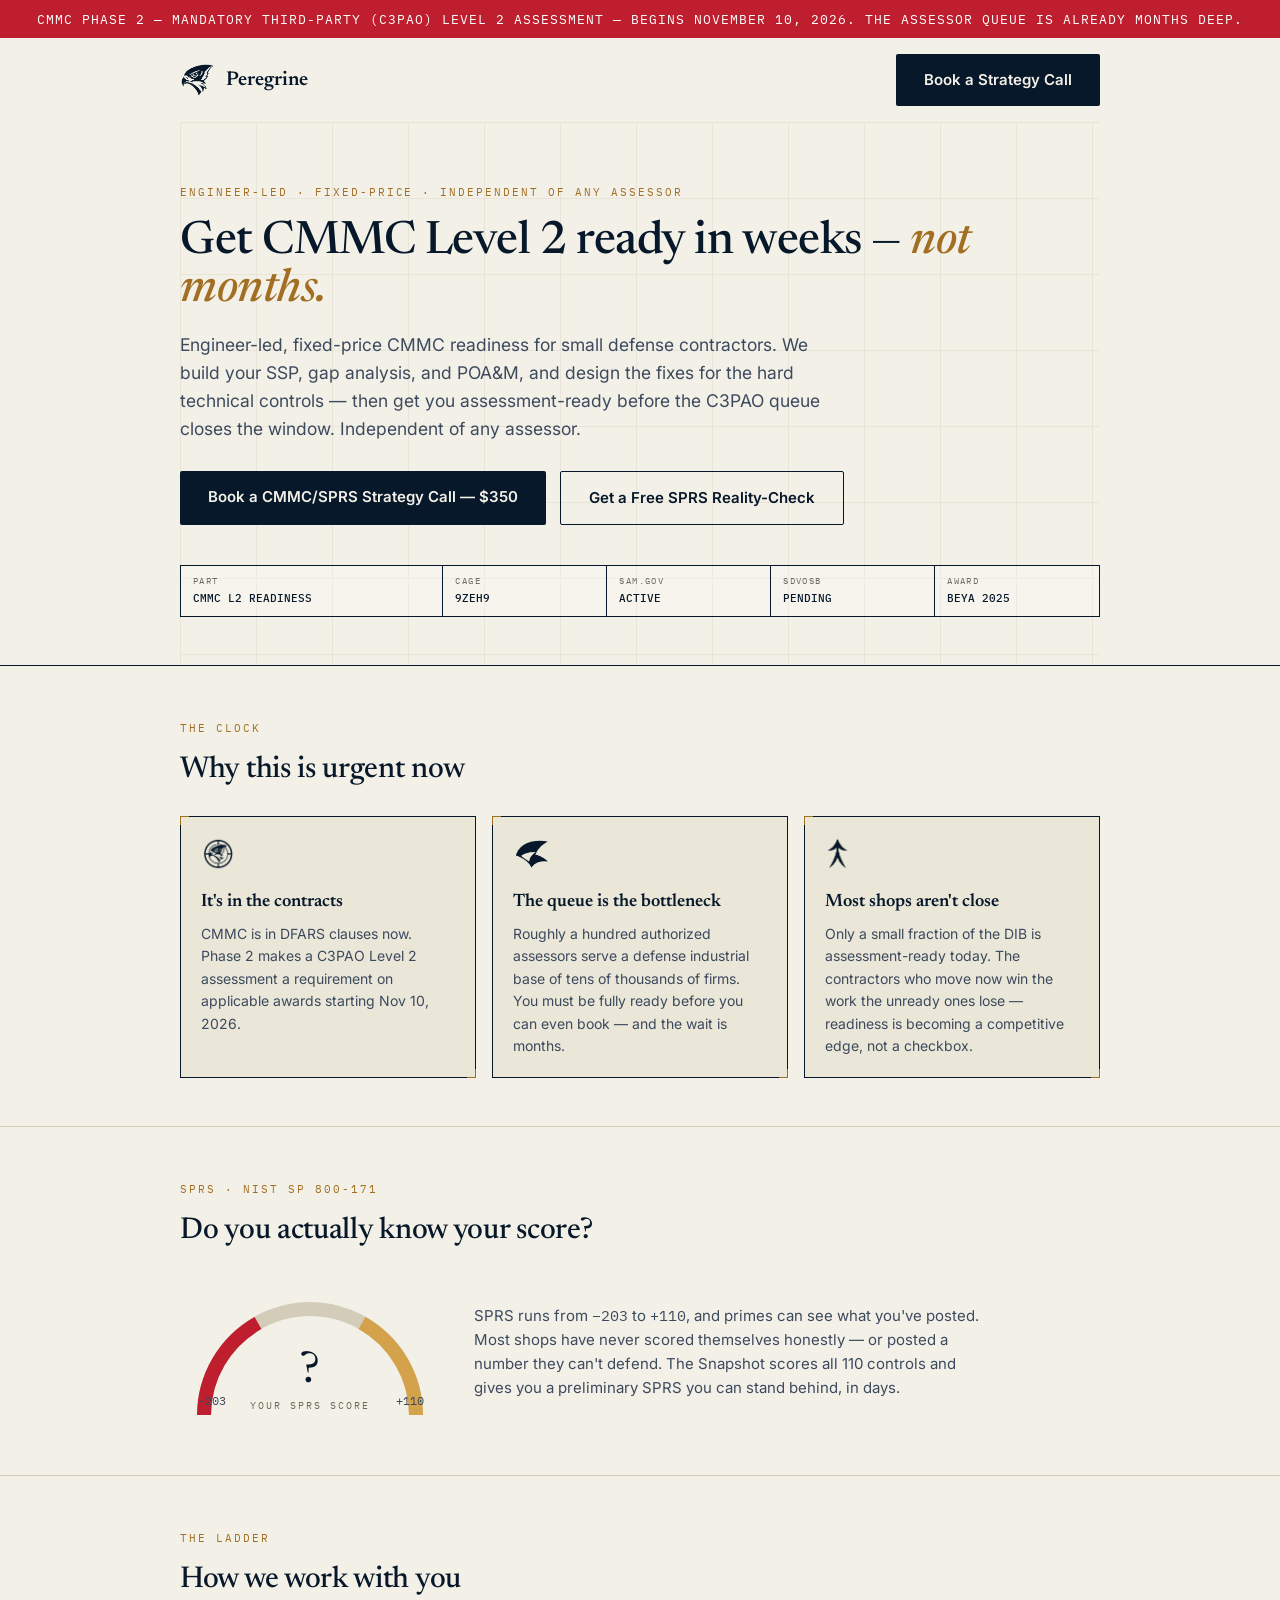
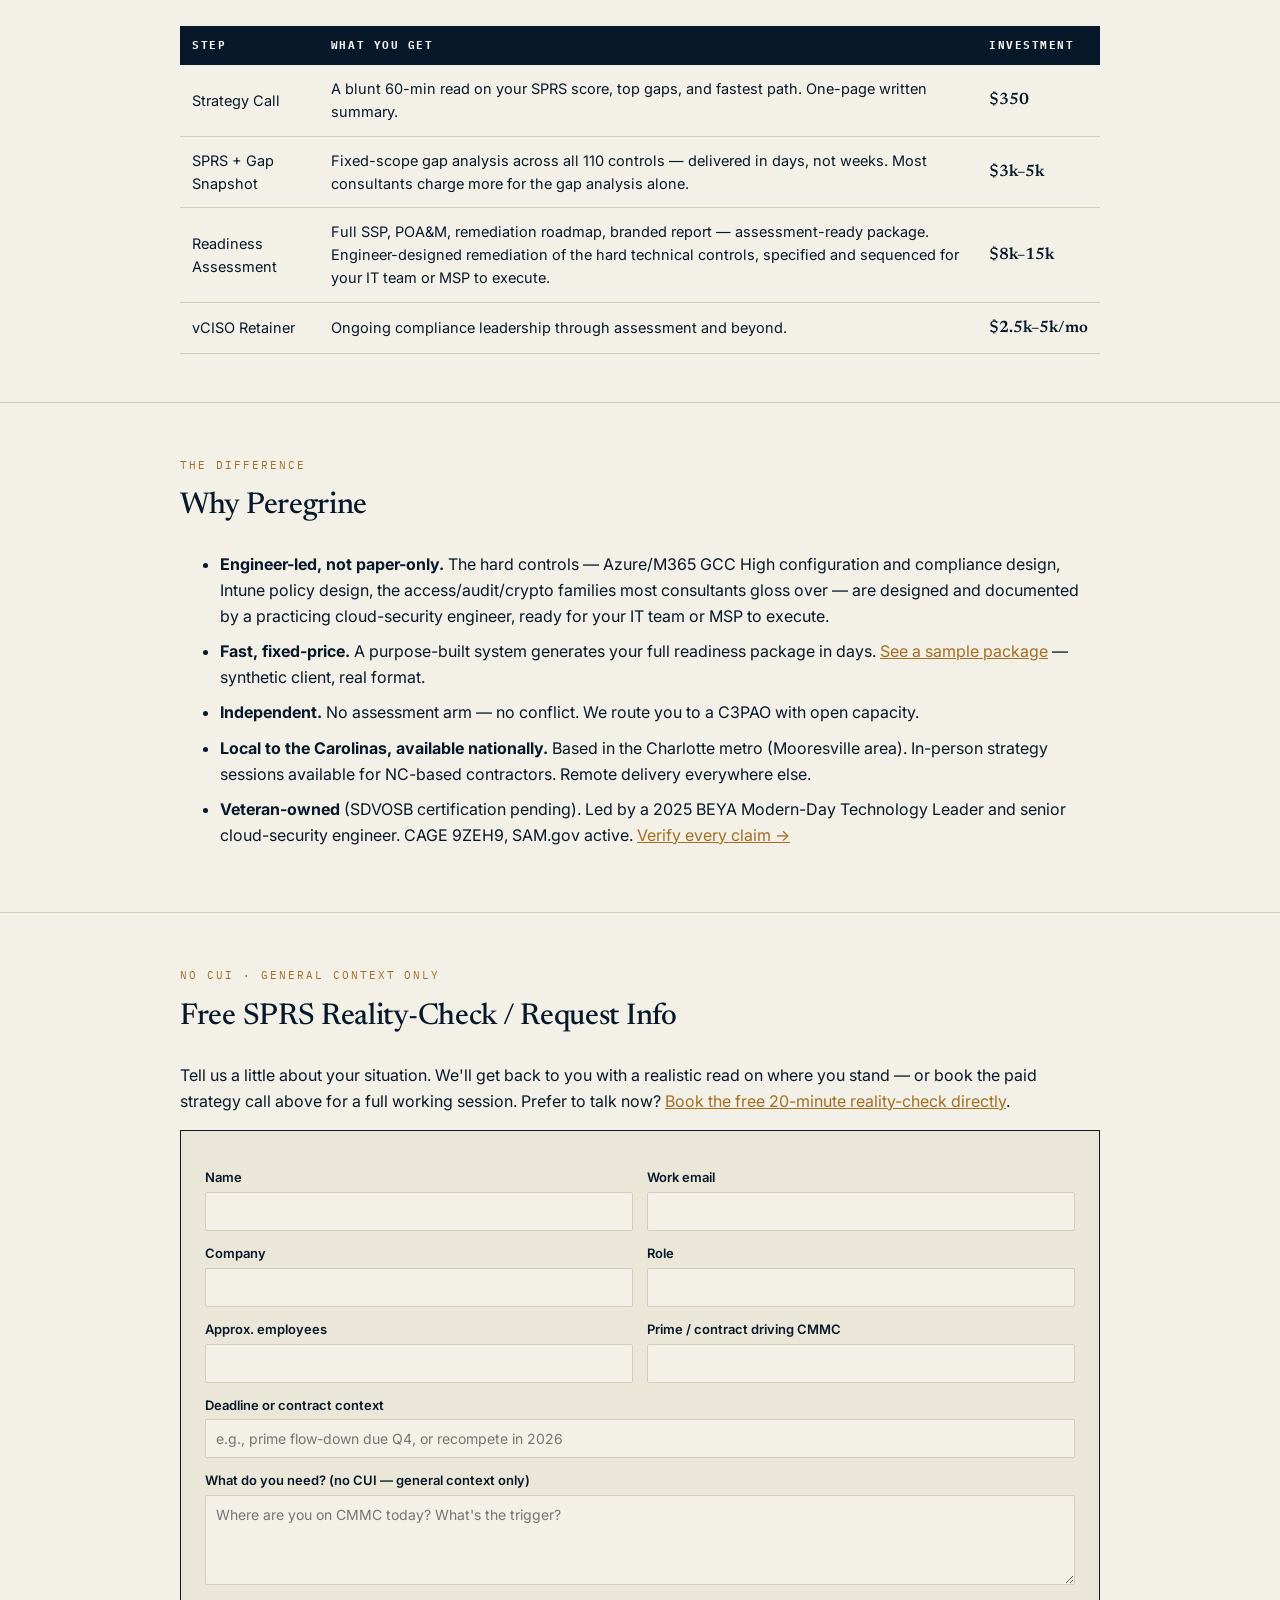
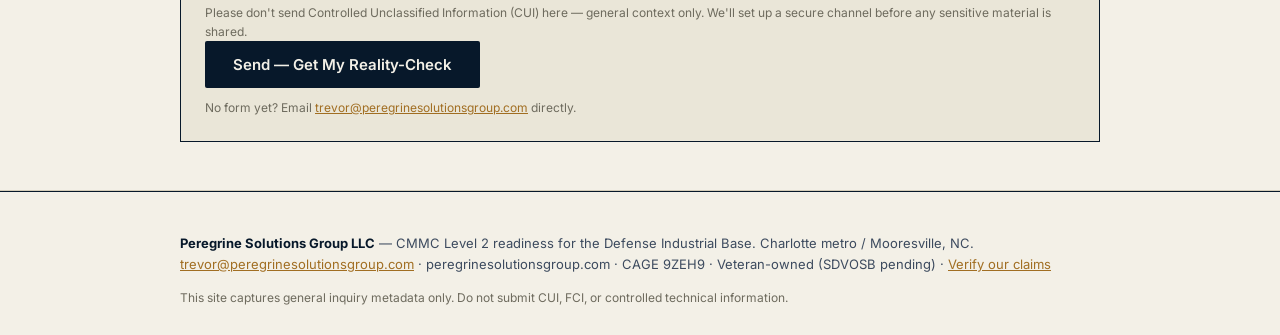
==== index.html @ 6bbac3d5 "Publish site 2026-07-06" ====
<!DOCTYPE html>
<html lang="en">
<head>
<meta charset="utf-8">
<meta name="viewport" content="width=device-width, initial-scale=1">
<title>Peregrine Solutions Group — CMMC Level 2 Readiness for Small Defense Contractors</title>
<meta name="description" content="Get assessment-ready for CMMC Level 2 in weeks, not months. Engineer-led, fixed-price, independent. Serving defense contractors in North Carolina, Charlotte metro, and nationally. Veteran-owned (SDVOSB pending).">
<link rel="icon" href="assets/favicon.ico" sizes="16x16 32x32 48x48">
<link rel="apple-touch-icon" href="assets/apple-touch-icon.png">
<meta property="og:title" content="Peregrine Solutions Group — CMMC Level 2 Readiness for Small Defense Contractors">
<meta property="og:description" content="Assessment-ready in weeks, not months. Engineer-led, fixed-price, independent. Charlotte metro / Mooresville NC, delivering nationally.">
<meta property="og:type" content="website">
<meta property="og:url" content="https://peregrinesolutionsgroup.com/">
<meta property="og:image" content="https://peregrinesolutionsgroup.com/assets/og.png">
<script type="application/ld+json">
{"@context":"https://schema.org","@type":"ProfessionalService",
 "name":"Peregrine Solutions Group LLC",
 "description":"CMMC Level 2 readiness advisory for small defense contractors — SSP, gap analysis, POA&M, remediation design.",
 "url":"https://peregrinesolutionsgroup.com","email":"trevor@peregrinesolutionsgroup.com",
 "areaServed":["Charlotte NC metro","Mooresville NC","United States"],
 "knowsAbout":["CMMC Level 2","NIST SP 800-171","SPRS","Defense Industrial Base compliance"]}
</script>
<script defer data-domain="peregrinesolutionsgroup.com" src="https://plausible.io/js/script.js"></script>
<link rel="preconnect" href="https://fonts.googleapis.com">
<link href="https://fonts.googleapis.com/css2?family=Newsreader:ital,opsz,wght@0,6..72,500;0,6..72,600;1,6..72,500&family=Inter:wght@400;500;600&family=IBM+Plex+Mono:wght@400;500&display=swap" rel="stylesheet">
<style>
  :root{
    --field:#F3F0E7; --panel:#EAE6D8; --rule:#D3CCB9; --hairline:#DDD7C7;
    --ink:#07182A; --ink2:#3C4A5E; --dim:#6E6B5E;
    --gold:#D4A24A; --bronze:#A16E22; --signal:#BE1E2D;
    --btnbg:#07182A; --btnfg:#F3F0E7;
  }
  @media (prefers-color-scheme: dark){
    :root{
      --field:#0B0D10; --panel:#14171C; --rule:#242A33; --hairline:#1B2027;
      --ink:#E9EBEE; --ink2:#B7BDC6; --dim:#8B94A1;
      --gold:#E8A33D; --bronze:#D4A24A;
      --btnbg:#E8A33D; --btnfg:#0B0D10;
    }
  }
  *{box-sizing:border-box} html{scroll-behavior:smooth}
  body{font-family:Inter,-apple-system,Segoe UI,Roboto,Arial,sans-serif;background:var(--field);color:var(--ink);margin:0;line-height:1.6}
  .wrap{max-width:960px;margin:0 auto;padding:0 20px}
  .mono{font-family:'IBM Plex Mono',monospace}
  .label{font-family:'IBM Plex Mono',monospace;font-size:11px;letter-spacing:.18em;text-transform:uppercase;color:var(--bronze)}
  h1,h2{font-family:Newsreader,Georgia,serif;font-weight:500;letter-spacing:-.01em}
  a.btn,button{display:inline-block;background:var(--btnbg);color:var(--btnfg);text-decoration:none;border:0;padding:14px 28px;border-radius:2px;font-size:15px;font-weight:600;font-family:Inter,sans-serif;cursor:pointer}
  a.btn.secondary{background:transparent;color:var(--ink);border:1px solid var(--ink)}
  .deadline{background:var(--signal);color:#fff;font-family:'IBM Plex Mono',monospace;font-size:12.5px;letter-spacing:.08em;text-align:center;padding:9px 14px;text-transform:uppercase}
  header{border-bottom:1.5px solid var(--ink)}
  nav{display:flex;justify-content:space-between;align-items:center;padding:16px 0}
  nav .brand{display:flex;align-items:center;gap:11px;font-family:Newsreader,Georgia,serif;font-weight:600;font-size:20px;color:var(--ink);text-decoration:none}
  nav .brand img{height:34px;width:auto}
  .mark-light{display:inline-block} .mark-dark{display:none}
  @media (prefers-color-scheme: dark){ .mark-light{display:none} .mark-dark{display:inline-block} }
  .hero{padding:56px 0 48px;position:relative;overflow:hidden}
  .hero:before{content:"";position:absolute;inset:0;background:
    linear-gradient(var(--hairline) 1px,transparent 1px) 0 0/100% 76px,
    linear-gradient(90deg,var(--hairline) 1px,transparent 1px) 0 0/76px 100%;opacity:.45;pointer-events:none}
  .hero>*{position:relative}
  .hero h1{font-size:46px;line-height:1.06;margin:14px 0 16px}
  .hero h1 em{font-style:italic;color:var(--bronze)}
  .hero p.lead{font-size:17.5px;color:var(--ink2);margin:0 0 28px;max-width:640px}
  .hero .cta{display:flex;gap:14px;flex-wrap:wrap}
  .tblock{border:1.5px solid var(--ink);display:grid;grid-template-columns:1.6fr 1fr 1fr 1fr 1fr;font-family:'IBM Plex Mono',monospace;font-size:11px;margin-top:40px;background:rgba(255,255,255,.25)}
  @media (prefers-color-scheme: dark){ .tblock{background:rgba(255,255,255,.03)} }
  .tblock>div{border-right:1px solid var(--ink);padding:8px 12px}
  .tblock>div:last-child{border-right:0}
  .tblock span{display:block;font-size:9px;letter-spacing:.16em;color:var(--dim);text-transform:uppercase;margin-bottom:2px}
  .tblock b{font-weight:500;color:var(--ink)}
  section{padding:48px 0;border-bottom:1px solid var(--rule)}
  h2{font-size:30px;margin:6px 0 22px}
  .grid{display:grid;grid-template-columns:1fr 1fr 1fr;gap:16px}
  @media(max-width:720px){.grid{grid-template-columns:1fr}.hero h1{font-size:32px}.tblock{grid-template-columns:1fr 1fr}}
  .card{background:var(--panel);border:1px solid var(--ink);position:relative;padding:20px}
  .card:before,.card:after{content:"";position:absolute;width:8px;height:8px;border-color:var(--bronze);border-style:solid}
  .card:before{top:-1px;left:-1px;border-width:1.5px 0 0 1.5px}
  .card:after{bottom:-1px;right:-1px;border-width:0 1.5px 1.5px 0}
  .card img{height:34px;width:auto;margin-bottom:10px}
  .card img.mark-dark{display:none}
  @media (prefers-color-scheme: dark){ .card img.mark-light{display:none} .card img.mark-dark{display:block} }
  .card h3{font-family:Newsreader,Georgia,serif;font-weight:600;color:var(--ink);margin:0 0 6px;font-size:18px}
  .card p{margin:0;font-size:14px;color:var(--ink2)}
  table{width:100%;border-collapse:collapse;font-size:14.5px}
  th{font-family:'IBM Plex Mono',monospace;font-size:11px;letter-spacing:.14em;text-transform:uppercase;background:var(--ink);color:var(--field);text-align:left;padding:11px 12px}
  td{text-align:left;padding:12px;border-bottom:1px solid var(--rule)}
  .price{font-family:Newsreader,Georgia,serif;font-weight:600;font-size:16.5px;color:var(--ink);white-space:nowrap}
  .why li{margin:10px 0}
  .why a{color:var(--bronze)}
  .dial{display:flex;gap:34px;align-items:center;flex-wrap:wrap}
  .dial svg{flex:0 0 auto}
  .dial p{max-width:520px;font-size:15px;color:var(--ink2)}
  form{background:var(--panel);border:1px solid var(--ink);padding:24px}
  .row{display:flex;gap:14px;flex-wrap:wrap}
  .row>div{flex:1;min-width:220px}
  label{display:block;font-weight:600;font-size:13px;margin:12px 0 4px}
  input,textarea,select{width:100%;padding:10px;border:1px solid var(--rule);border-radius:2px;font-size:14px;font-family:inherit;background:var(--field);color:var(--ink)}
  textarea{min-height:90px;resize:vertical}
  .notice{font-size:12px;color:var(--dim);margin:10px 0 0}
  footer{border-top:1.5px solid var(--ink);color:var(--ink2);font-size:13px;padding:28px 0}
  footer a{color:var(--bronze)}
  @media (prefers-reduced-motion: no-preference){
    .hero h1,.hero p.lead,.hero .cta,.tblock{animation:rise .5s ease-out both}
    .hero p.lead{animation-delay:.06s}.hero .cta{animation-delay:.12s}.tblock{animation-delay:.18s}
    @keyframes rise{from{opacity:0;transform:translateY(8px)}to{opacity:1;transform:none}}
  }
</style>
</head>
<body>
<div class="deadline">CMMC Phase 2 — mandatory third-party (C3PAO) Level 2 assessment — begins November 10, 2026<span id="dcount"></span>. The assessor queue is already months deep.</div>
<header>
  <div class="wrap">
    <nav>
      <a class="brand" href="/">
        <img class="mark-light" src="assets/marks/master_head.png" alt="Peregrine falcon mark">
        <img class="mark-dark" src="assets/marks/inverse_head.png" alt="Peregrine falcon mark">
        Peregrine
      </a>
      <a class="btn" href="https://cal.com/peregrine-solutions-group/60min">Book a Strategy Call</a>
    </nav>
    <div class="hero">
      <span class="label">Engineer-led · Fixed-price · Independent of any assessor</span>
      <h1>Get CMMC Level 2 ready in weeks — <em>not months.</em></h1>
      <p class="lead">Engineer-led, fixed-price CMMC readiness for small defense contractors. We build your SSP, gap analysis, and POA&amp;M, and design the fixes for the hard technical controls — then get you assessment-ready before the C3PAO queue closes the window. Independent of any assessor.</p>
      <div class="cta">
        <a class="btn" href="https://cal.com/peregrine-solutions-group/60min">Book a CMMC/SPRS Strategy Call — $350</a>
        <a class="btn secondary" href="#free-check">Get a Free SPRS Reality-Check</a>
      </div>
      <div class="tblock">
        <div><span>Part</span><b>CMMC L2 READINESS</b></div>
        <div><span>CAGE</span><b>9ZEH9</b></div>
        <div><span>SAM.gov</span><b>ACTIVE</b></div>
        <div><span>SDVOSB</span><b>PENDING</b></div>
        <div><span>Award</span><b>BEYA 2025</b></div>
      </div>
    </div>
  </div>
</header>

<section>
  <div class="wrap">
    <span class="label">The clock</span>
    <h2>Why this is urgent now</h2>
    <div class="grid">
      <div class="card"><img class="mark-light" src="assets/marks/icon_stamp.png" alt=""><img class="mark-dark" src="assets/marks/icon_stamp_gold.png" alt=""><h3>It's in the contracts</h3><p>CMMC is in DFARS clauses now. Phase 2 makes a C3PAO Level 2 assessment a requirement on applicable awards starting Nov 10, 2026.</p></div>
      <div class="card"><img class="mark-light" src="assets/marks/icon_hood.png" alt=""><img class="mark-dark" src="assets/marks/icon_hood_gold.png" alt=""><h3>The queue is the bottleneck</h3><p>Roughly a hundred authorized assessors serve a defense industrial base of tens of thousands of firms. You must be fully ready before you can even book — and the wait is months.</p></div>
      <div class="card"><img class="mark-light" src="assets/marks/icon_stoop.png" alt=""><img class="mark-dark" src="assets/marks/icon_stoop_gold.png" alt=""><h3>Most shops aren't close</h3><p>Only a small fraction of the DIB is assessment-ready today. The contractors who move now win the work the unready ones lose — readiness is becoming a competitive edge, not a checkbox.</p></div>
    </div>
  </div>
</section>

<section>
  <div class="wrap">
    <span class="label">SPRS · NIST SP 800-171</span>
    <h2>Do you actually know your score?</h2>
    <div class="dial">
      <svg width="260" height="150" viewBox="0 0 260 150" aria-label="SPRS score range dial, minus 203 to plus 110">
        <path d="M 24 138 A 106 106 0 0 1 236 138" fill="none" stroke="var(--rule)" stroke-width="14"/>
        <path d="M 24 138 A 106 106 0 0 1 78 46" fill="none" stroke="var(--signal)" stroke-width="14"/>
        <path d="M 182 46 A 106 106 0 0 1 236 138" fill="none" stroke="var(--gold)" stroke-width="14"/>
        <text x="18" y="128" font-family="IBM Plex Mono" font-size="12" fill="var(--ink2)">-203</text>
        <text x="216" y="128" font-family="IBM Plex Mono" font-size="12" fill="var(--ink2)">+110</text>
        <text x="130" y="105" font-family="Newsreader, Georgia" font-size="44" text-anchor="middle" fill="var(--ink)">?</text>
        <text x="130" y="132" font-family="IBM Plex Mono" font-size="10" letter-spacing="2" text-anchor="middle" fill="var(--dim)">YOUR SPRS SCORE</text>
      </svg>
      <p>SPRS runs from <span class="mono">−203</span> to <span class="mono">+110</span>, and primes can see what you've posted. Most shops have never scored themselves honestly — or posted a number they can't defend. The Snapshot scores all 110 controls and gives you a preliminary SPRS you can stand behind, in days.</p>
    </div>
  </div>
</section>

<section>
  <div class="wrap">
    <span class="label">The ladder</span>
    <h2>How we work with you</h2>
    <table>
      <tr><th>Step</th><th>What you get</th><th>Investment</th></tr>
      <tr><td>Strategy Call</td><td>A blunt 60-min read on your SPRS score, top gaps, and fastest path. One-page written summary.</td><td class="price">$350</td></tr>
      <tr><td>SPRS + Gap Snapshot</td><td>Fixed-scope gap analysis across all 110 controls — delivered in days, not weeks. Most consultants charge more for the gap analysis alone.</td><td class="price">$3k–5k</td></tr>
      <tr><td>Readiness Assessment</td><td>Full SSP, POA&amp;M, remediation roadmap, branded report — assessment-ready package. Engineer-designed remediation of the hard technical controls, specified and sequenced for your IT team or MSP to execute.</td><td class="price">$8k–15k</td></tr>
      <tr><td>vCISO Retainer</td><td>Ongoing compliance leadership through assessment and beyond.</td><td class="price">$2.5k–5k/mo</td></tr>
    </table>
  </div>
</section>

<section>
  <div class="wrap">
    <span class="label">The difference</span>
    <h2>Why Peregrine</h2>
    <ul class="why">
      <li><b>Engineer-led, not paper-only.</b> The hard controls — Azure/M365 GCC High configuration and compliance design, Intune policy design, the access/audit/crypto families most consultants gloss over — are designed and documented by a practicing cloud-security engineer, ready for your IT team or MSP to execute.</li>
      <li><b>Fast, fixed-price.</b> A purpose-built system generates your full readiness package in days. <a href="assets/Vantage_Readiness_Report_SAMPLE.pdf">See a sample package</a> — synthetic client, real format.</li>
      <li><b>Independent.</b> No assessment arm — no conflict. We route you to a C3PAO with open capacity.</li>
      <li><b>Local to the Carolinas, available nationally.</b> Based in the Charlotte metro (Mooresville area). In-person strategy sessions available for NC-based contractors. Remote delivery everywhere else.</li>
      <li><b>Veteran-owned</b> (SDVOSB certification pending). Led by a 2025 BEYA Modern-Day Technology Leader and senior cloud-security engineer. CAGE 9ZEH9, SAM.gov active. <a href="verify/">Verify every claim →</a></li>
    </ul>
  </div>
</section>

<section id="free-check">
  <div class="wrap">
    <span class="label">No CUI · General context only</span>
    <h2>Free SPRS Reality-Check / Request Info</h2>
    <p>Tell us a little about your situation. We'll get back to you with a realistic read on where you stand — or book the paid strategy call above for a full working session. Prefer to talk now? <a href="https://cal.com/peregrine-solutions-group/20min" style="color:var(--bronze)">Book the free 20-minute reality-check directly</a>.</p>
    <form action="https://formspree.io/f/mqevwlpq" method="POST">
      <input type="hidden" name="_next" value="https://peregrinesolutionsgroup.com?thanks=1">
      <input type="hidden" name="_subject" value="New CMMC inquiry — Peregrine">
      <input type="hidden" name="_replyto" value="email">
      <div class="row">
        <div><label>Name</label><input type="text" name="name" required></div>
        <div><label>Work email</label><input type="email" name="email" required></div>
      </div>
      <div class="row">
        <div><label>Company</label><input type="text" name="company" required></div>
        <div><label>Role</label><input type="text" name="role"></div>
      </div>
      <div class="row">
        <div><label>Approx. employees</label><input type="text" name="employees"></div>
        <div><label>Prime / contract driving CMMC</label><input type="text" name="prime"></div>
      </div>
      <label>Deadline or contract context</label>
      <input type="text" name="deadline" placeholder="e.g., prime flow-down due Q4, or recompete in 2026">
      <label>What do you need? (no CUI — general context only)</label>
      <textarea name="message" placeholder="Where are you on CMMC today? What's the trigger?"></textarea>
      <p class="notice">Please don't send Controlled Unclassified Information (CUI) here — general context only. We'll set up a secure channel before any sensitive material is shared.</p>
      <button type="submit">Send — Get My Reality-Check</button>
      <p class="notice">No form yet? Email <a href="mailto:trevor@peregrinesolutionsgroup.com" style="color:var(--bronze)">trevor@peregrinesolutionsgroup.com</a> directly.</p>
    </form>
  </div>
</section>

<footer>
  <div class="wrap">
    <p><b style="color:var(--ink)">Peregrine Solutions Group LLC</b> — CMMC Level 2 readiness for the Defense Industrial Base. Charlotte metro / Mooresville, NC.<br>
    <a href="mailto:trevor@peregrinesolutionsgroup.com">trevor@peregrinesolutionsgroup.com</a> · peregrinesolutionsgroup.com · CAGE 9ZEH9 · Veteran-owned (SDVOSB pending) · <a href="verify/">Verify our claims</a></p>
    <p class="notice">This site captures general inquiry metadata only. Do not submit CUI, FCI, or controlled technical information.</p>
  </div>
</footer>

<script>
  (function(){
    var el = document.getElementById('dcount');
    if (!el) return;
    var days = Math.ceil((new Date('2026-11-10T00:00:00-05:00') - Date.now()) / 86400000);
    if (days > 0) el.textContent = ' — ' + days + ' days out';
  })();
</script>
</body>
</html>
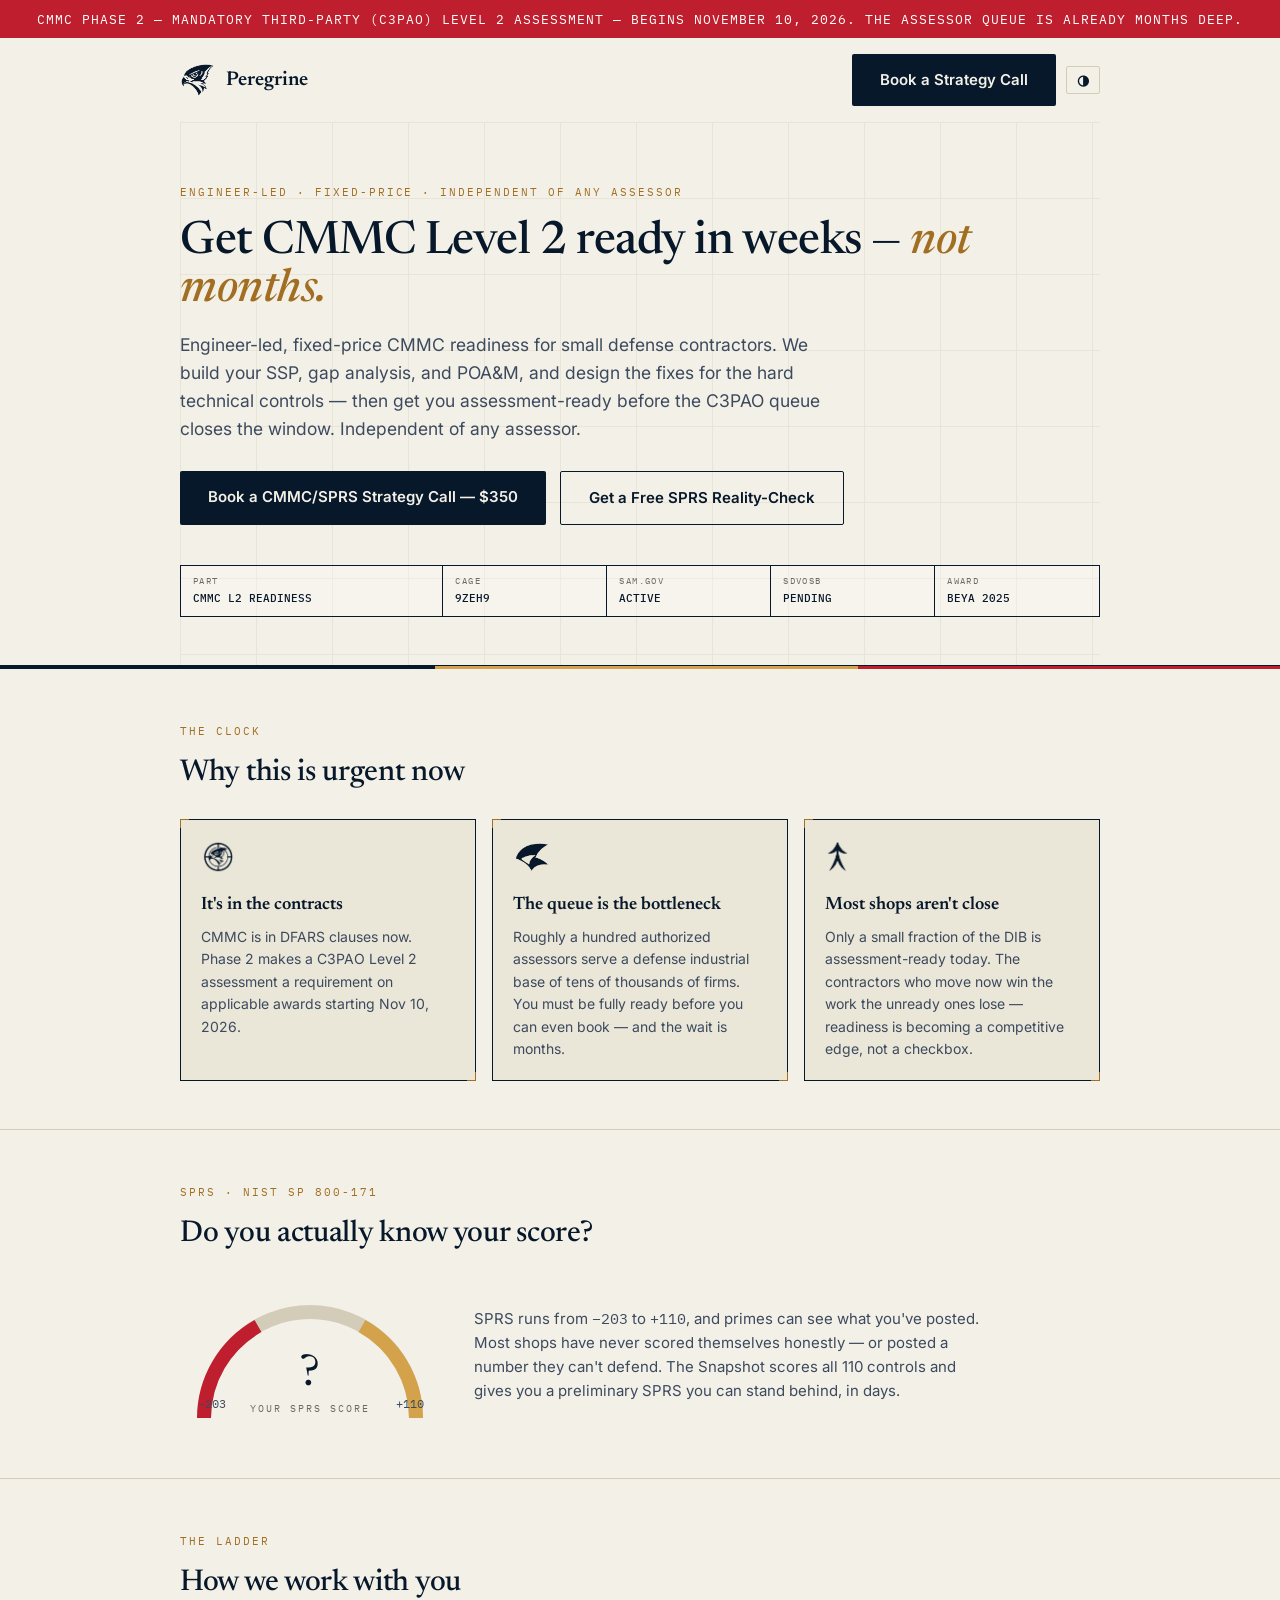
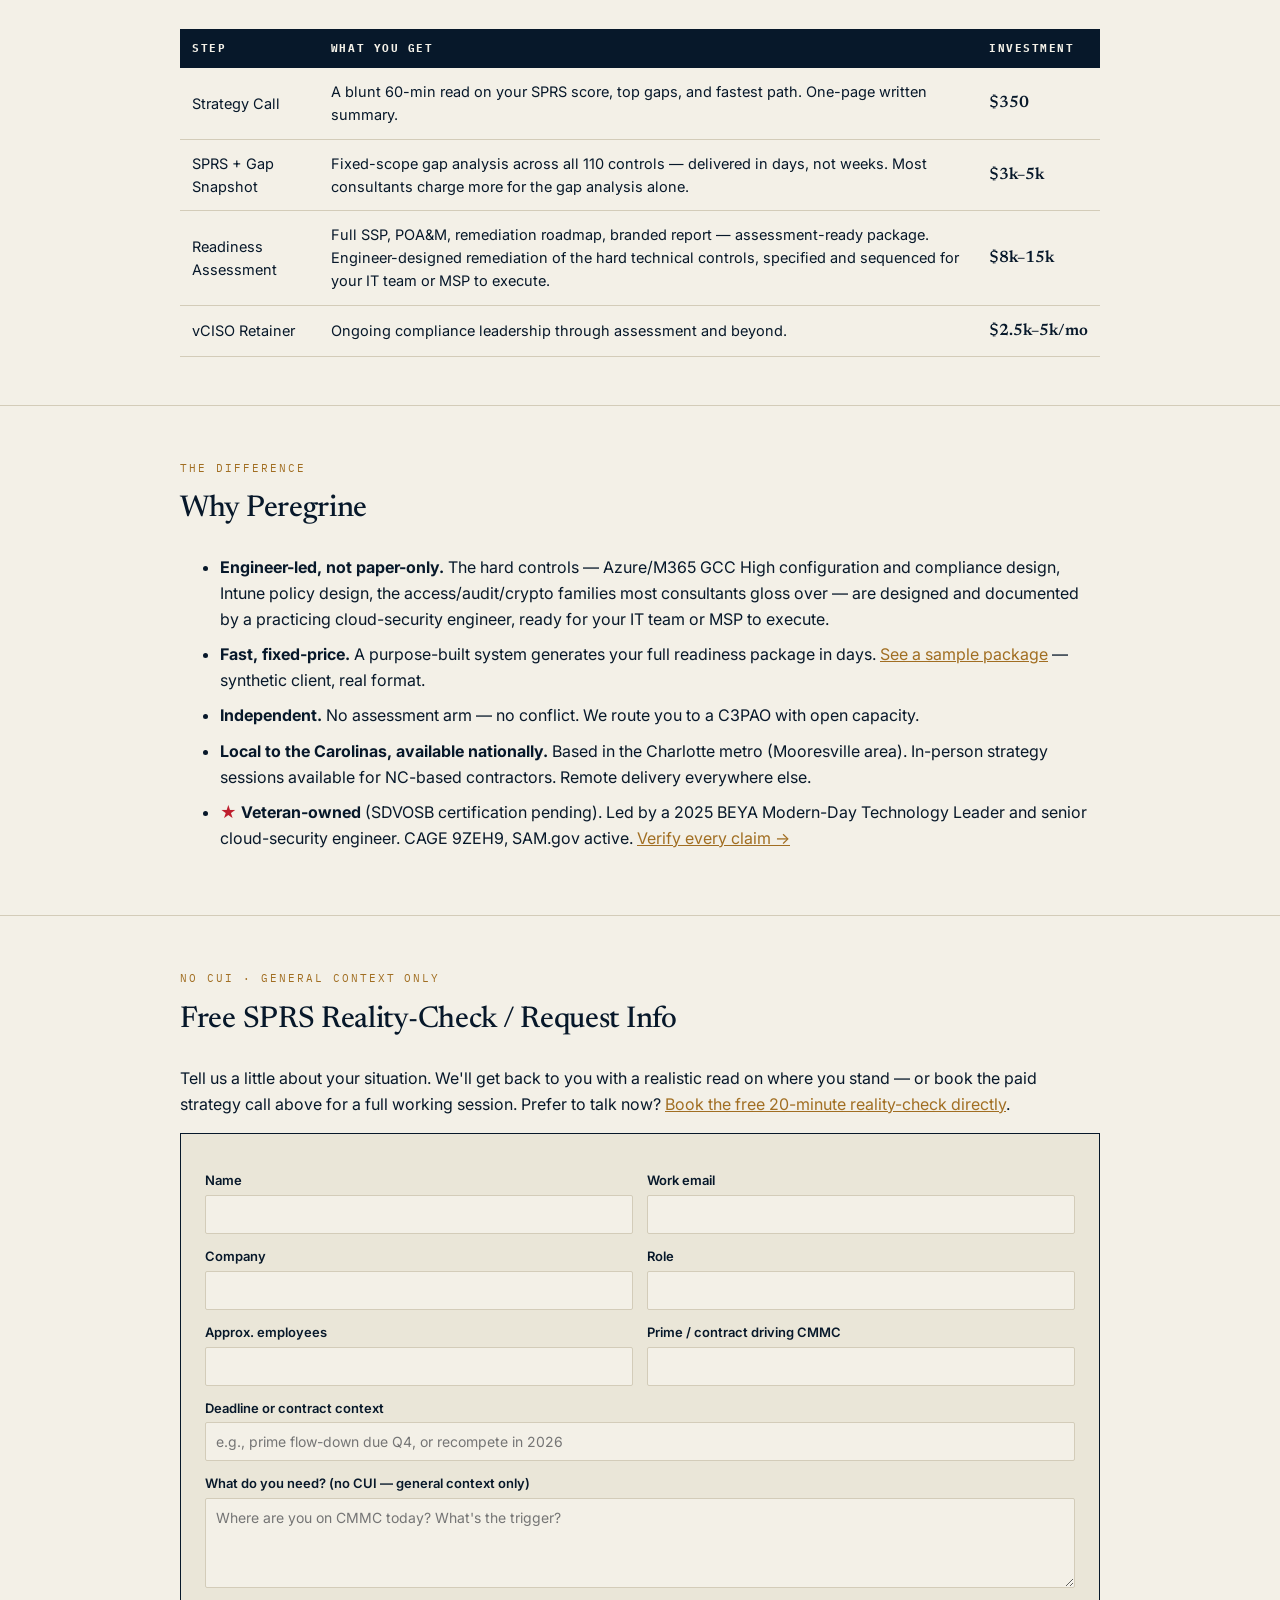
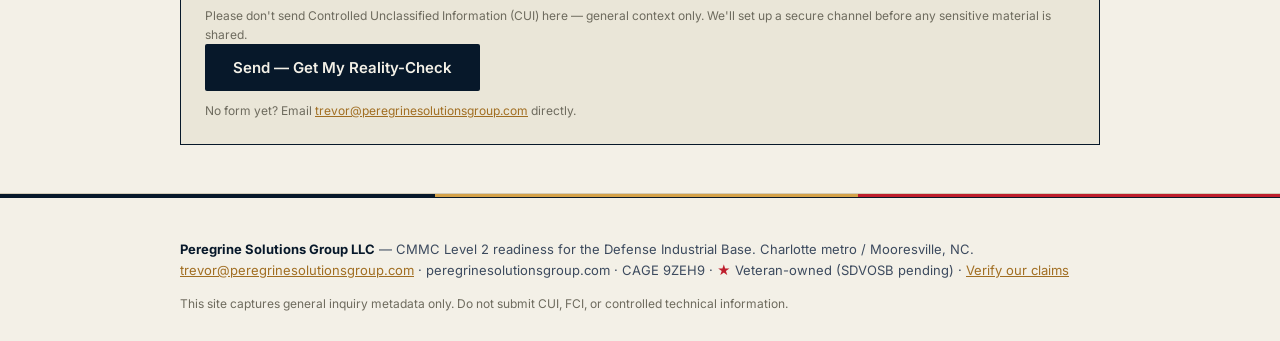
==== commit f5208360: "Publish site 2026-07-06" ====
--- a/index.html
+++ b/index.html
@@ -30,13 +30,12 @@
     --gold:#D4A24A; --bronze:#A16E22; --signal:#BE1E2D;
     --btnbg:#07182A; --btnfg:#F3F0E7;
   }
-  @media (prefers-color-scheme: dark){
-    :root{
-      --field:#0B0D10; --panel:#14171C; --rule:#242A33; --hairline:#1B2027;
-      --ink:#E9EBEE; --ink2:#B7BDC6; --dim:#8B94A1;
-      --gold:#E8A33D; --bronze:#D4A24A;
-      --btnbg:#E8A33D; --btnfg:#0B0D10;
-    }
+  /* Light is the DEFAULT (Trevor 2026-07-06); dark is opt-in via the nav toggle only */
+  html[data-theme="dark"]{
+    --field:#0B0D10; --panel:#14171C; --rule:#242A33; --hairline:#1B2027;
+    --ink:#E9EBEE; --ink2:#B7BDC6; --dim:#8B94A1;
+    --gold:#E8A33D; --bronze:#D4A24A;
+    --btnbg:#E8A33D; --btnfg:#0B0D10;
   }
   *{box-sizing:border-box} html{scroll-behavior:smooth}
   body{font-family:Inter,-apple-system,Segoe UI,Roboto,Arial,sans-serif;background:var(--field);color:var(--ink);margin:0;line-height:1.6}
@@ -52,7 +51,11 @@
   nav .brand{display:flex;align-items:center;gap:11px;font-family:Newsreader,Georgia,serif;font-weight:600;font-size:20px;color:var(--ink);text-decoration:none}
   nav .brand img{height:34px;width:auto}
   .mark-light{display:inline-block} .mark-dark{display:none}
-  @media (prefers-color-scheme: dark){ .mark-light{display:none} .mark-dark{display:inline-block} }
+  html[data-theme="dark"] .mark-light{display:none} html[data-theme="dark"] .mark-dark{display:inline-block}
+  .theme-toggle{background:transparent;border:1px solid var(--rule);color:var(--ink);padding:6px 10px;font-size:14px;border-radius:2px;cursor:pointer;line-height:1}
+  .navright{display:flex;align-items:center;gap:10px}
+  .tricolor{height:3px;background:linear-gradient(90deg,var(--ink) 0 34%,var(--gold) 34% 67%,var(--signal) 67% 100%)}
+  .vstar{color:var(--signal)}
   .hero{padding:56px 0 48px;position:relative;overflow:hidden}
   .hero:before{content:"";position:absolute;inset:0;background:
     linear-gradient(var(--hairline) 1px,transparent 1px) 0 0/100% 76px,
@@ -63,7 +66,7 @@
   .hero p.lead{font-size:17.5px;color:var(--ink2);margin:0 0 28px;max-width:640px}
   .hero .cta{display:flex;gap:14px;flex-wrap:wrap}
   .tblock{border:1.5px solid var(--ink);display:grid;grid-template-columns:1.6fr 1fr 1fr 1fr 1fr;font-family:'IBM Plex Mono',monospace;font-size:11px;margin-top:40px;background:rgba(255,255,255,.25)}
-  @media (prefers-color-scheme: dark){ .tblock{background:rgba(255,255,255,.03)} }
+  html[data-theme="dark"] .tblock{background:rgba(255,255,255,.03)}
   .tblock>div{border-right:1px solid var(--ink);padding:8px 12px}
   .tblock>div:last-child{border-right:0}
   .tblock span{display:block;font-size:9px;letter-spacing:.16em;color:var(--dim);text-transform:uppercase;margin-bottom:2px}
@@ -78,7 +81,7 @@
   .card:after{bottom:-1px;right:-1px;border-width:0 1.5px 1.5px 0}
   .card img{height:34px;width:auto;margin-bottom:10px}
   .card img.mark-dark{display:none}
-  @media (prefers-color-scheme: dark){ .card img.mark-light{display:none} .card img.mark-dark{display:block} }
+  html[data-theme="dark"] .card img.mark-light{display:none} html[data-theme="dark"] .card img.mark-dark{display:block}
   .card h3{font-family:Newsreader,Georgia,serif;font-weight:600;color:var(--ink);margin:0 0 6px;font-size:18px}
   .card p{margin:0;font-size:14px;color:var(--ink2)}
   table{width:100%;border-collapse:collapse;font-size:14.5px}
@@ -116,7 +119,10 @@
         <img class="mark-dark" src="assets/marks/inverse_head.png" alt="Peregrine falcon mark">
         Peregrine
       </a>
-      <a class="btn" href="https://cal.com/peregrine-solutions-group/60min">Book a Strategy Call</a>
+      <div class="navright">
+        <a class="btn" href="https://cal.com/peregrine-solutions-group/60min">Book a Strategy Call</a>
+        <button id="themeToggle" class="theme-toggle" aria-label="Toggle dark mode" title="Toggle dark mode">&#9681;</button>
+      </div>
     </nav>
     <div class="hero">
       <span class="label">Engineer-led · Fixed-price · Independent of any assessor</span>
@@ -136,6 +142,7 @@
     </div>
   </div>
 </header>
+<div class="tricolor" aria-hidden="true"></div>
 
 <section>
   <div class="wrap">
@@ -191,7 +198,7 @@
       <li><b>Fast, fixed-price.</b> A purpose-built system generates your full readiness package in days. <a href="assets/Vantage_Readiness_Report_SAMPLE.pdf">See a sample package</a> — synthetic client, real format.</li>
       <li><b>Independent.</b> No assessment arm — no conflict. We route you to a C3PAO with open capacity.</li>
       <li><b>Local to the Carolinas, available nationally.</b> Based in the Charlotte metro (Mooresville area). In-person strategy sessions available for NC-based contractors. Remote delivery everywhere else.</li>
-      <li><b>Veteran-owned</b> (SDVOSB certification pending). Led by a 2025 BEYA Modern-Day Technology Leader and senior cloud-security engineer. CAGE 9ZEH9, SAM.gov active. <a href="verify/">Verify every claim →</a></li>
+      <li><span class="vstar" aria-hidden="true">&#9733;</span> <b>Veteran-owned</b> (SDVOSB certification pending). Led by a 2025 BEYA Modern-Day Technology Leader and senior cloud-security engineer. CAGE 9ZEH9, SAM.gov active. <a href="verify/">Verify every claim →</a></li>
     </ul>
   </div>
 </section>
@@ -228,10 +235,11 @@
   </div>
 </section>
 
+<div class="tricolor" aria-hidden="true"></div>
 <footer>
   <div class="wrap">
     <p><b style="color:var(--ink)">Peregrine Solutions Group LLC</b> — CMMC Level 2 readiness for the Defense Industrial Base. Charlotte metro / Mooresville, NC.<br>
-    <a href="mailto:trevor@peregrinesolutionsgroup.com">trevor@peregrinesolutionsgroup.com</a> · peregrinesolutionsgroup.com · CAGE 9ZEH9 · Veteran-owned (SDVOSB pending) · <a href="verify/">Verify our claims</a></p>
+    <a href="mailto:trevor@peregrinesolutionsgroup.com">trevor@peregrinesolutionsgroup.com</a> · peregrinesolutionsgroup.com · CAGE 9ZEH9 · <span class="vstar" aria-hidden="true">&#9733;</span> Veteran-owned (SDVOSB pending) · <a href="verify/">Verify our claims</a></p>
     <p class="notice">This site captures general inquiry metadata only. Do not submit CUI, FCI, or controlled technical information.</p>
   </div>
 </footer>
@@ -244,5 +252,19 @@
     if (days > 0) el.textContent = ' — ' + days + ' days out';
   })();
 </script>
+<script>
+(function(){
+  if(localStorage.getItem('peregrine-theme')==='dark')
+    document.documentElement.setAttribute('data-theme','dark');
+  document.addEventListener('DOMContentLoaded',function(){
+    var b=document.getElementById('themeToggle'); if(!b) return;
+    b.addEventListener('click',function(){
+      var d=document.documentElement.getAttribute('data-theme')==='dark';
+      if(d){document.documentElement.removeAttribute('data-theme');localStorage.setItem('peregrine-theme','light');}
+      else{document.documentElement.setAttribute('data-theme','dark');localStorage.setItem('peregrine-theme','dark');}
+    });
+  });
+})();
+</script>
 </body>
 </html>
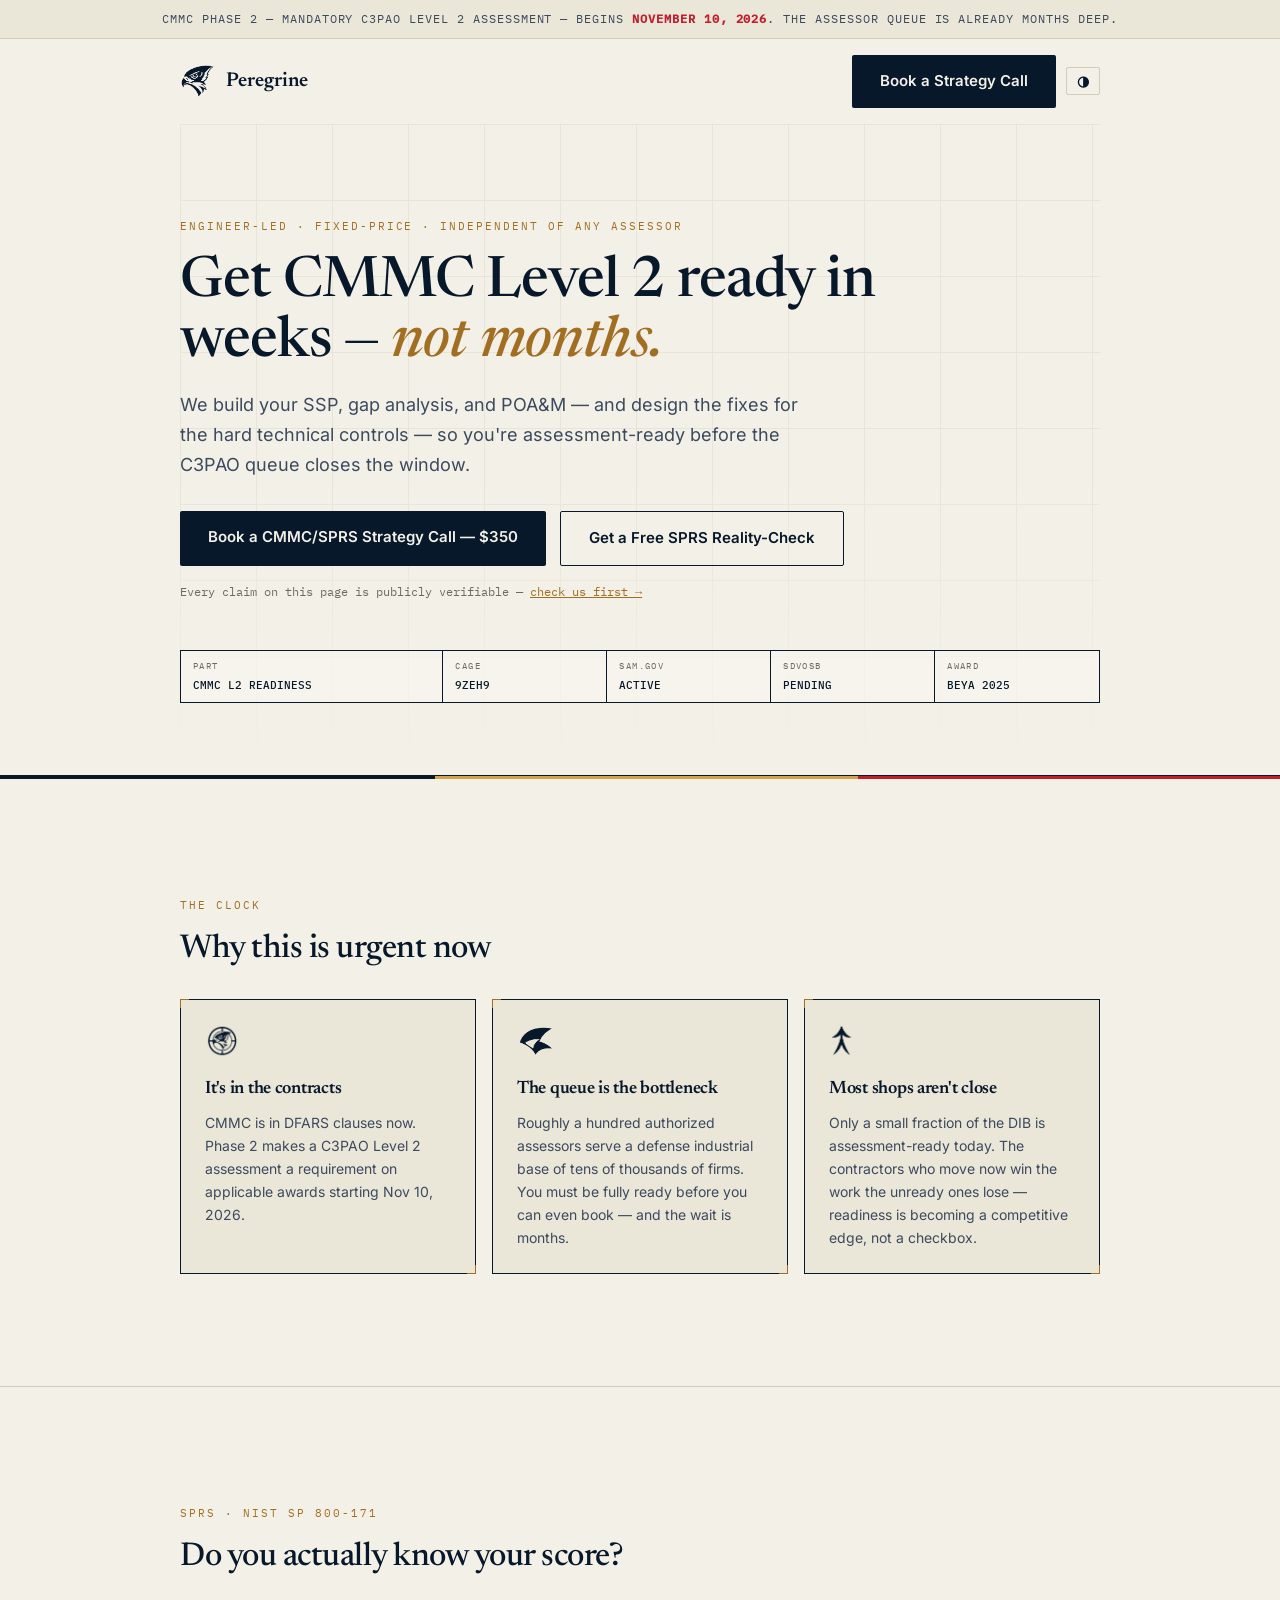
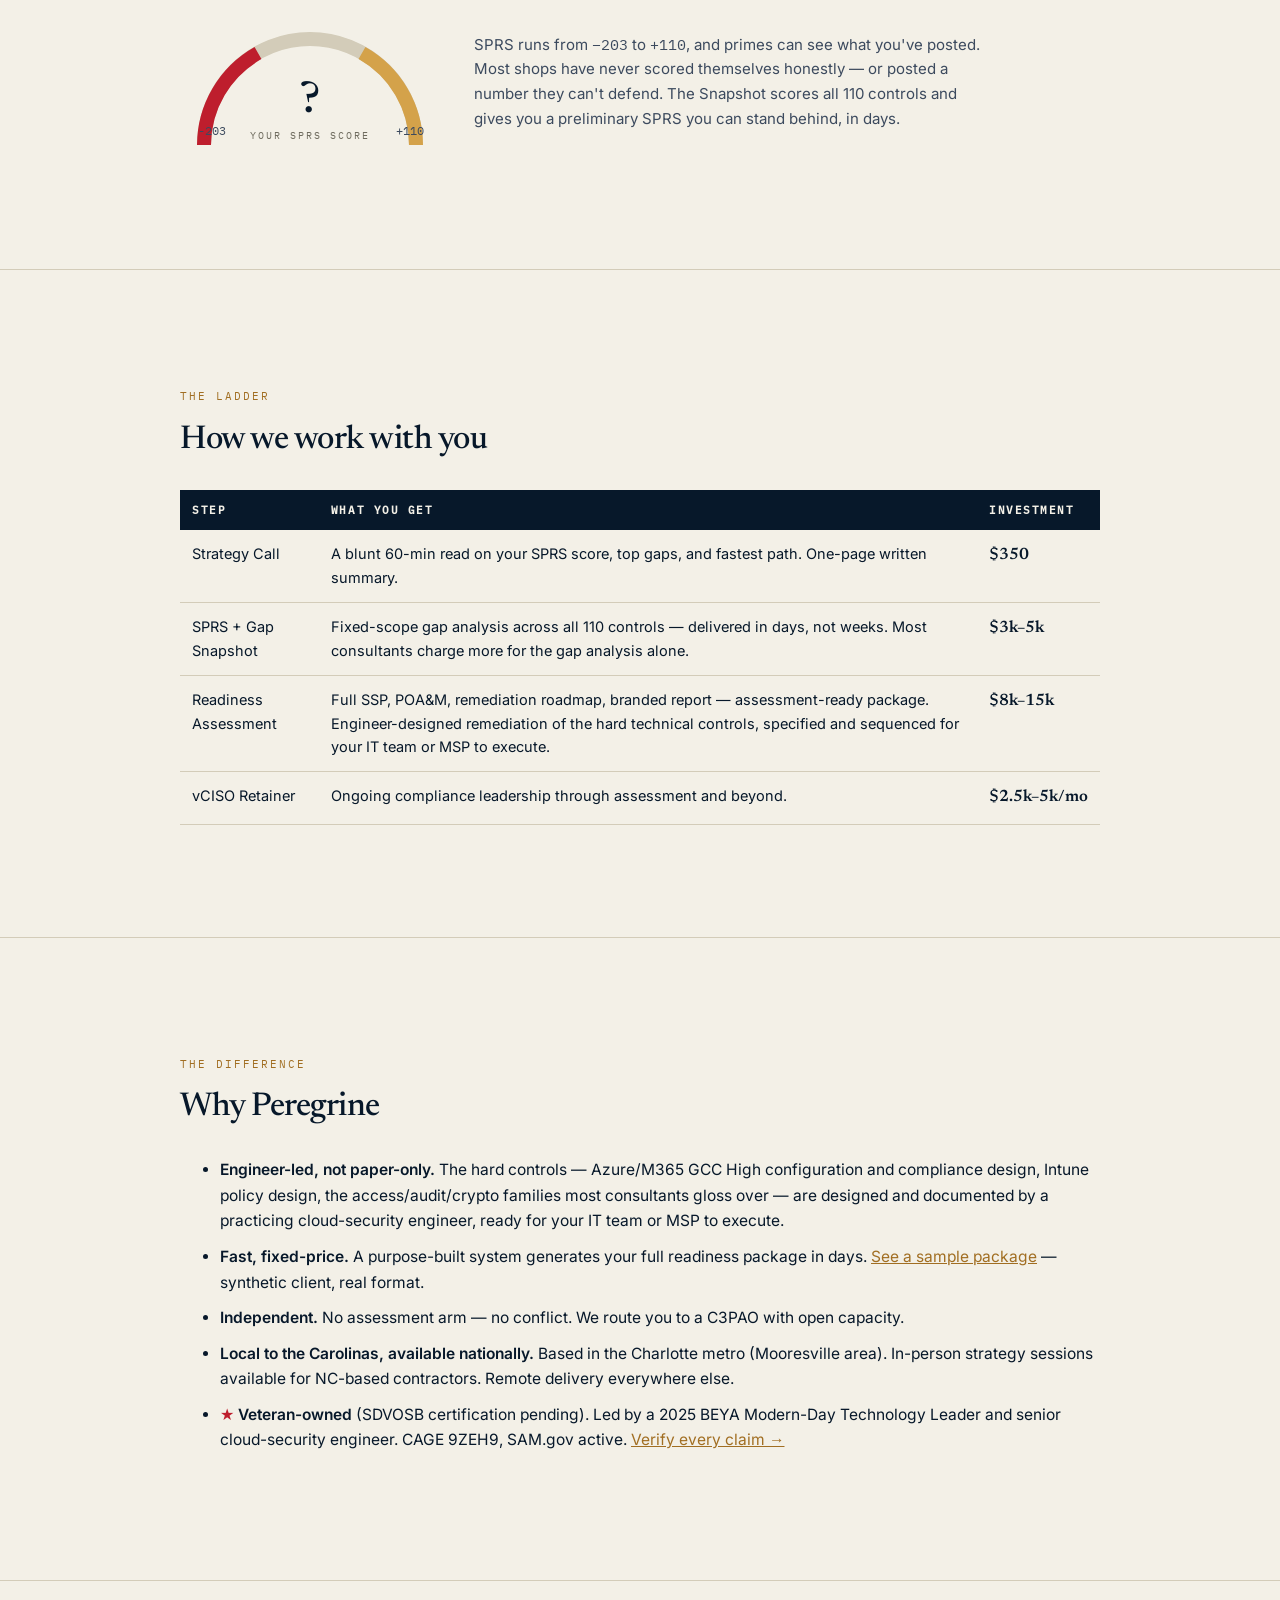
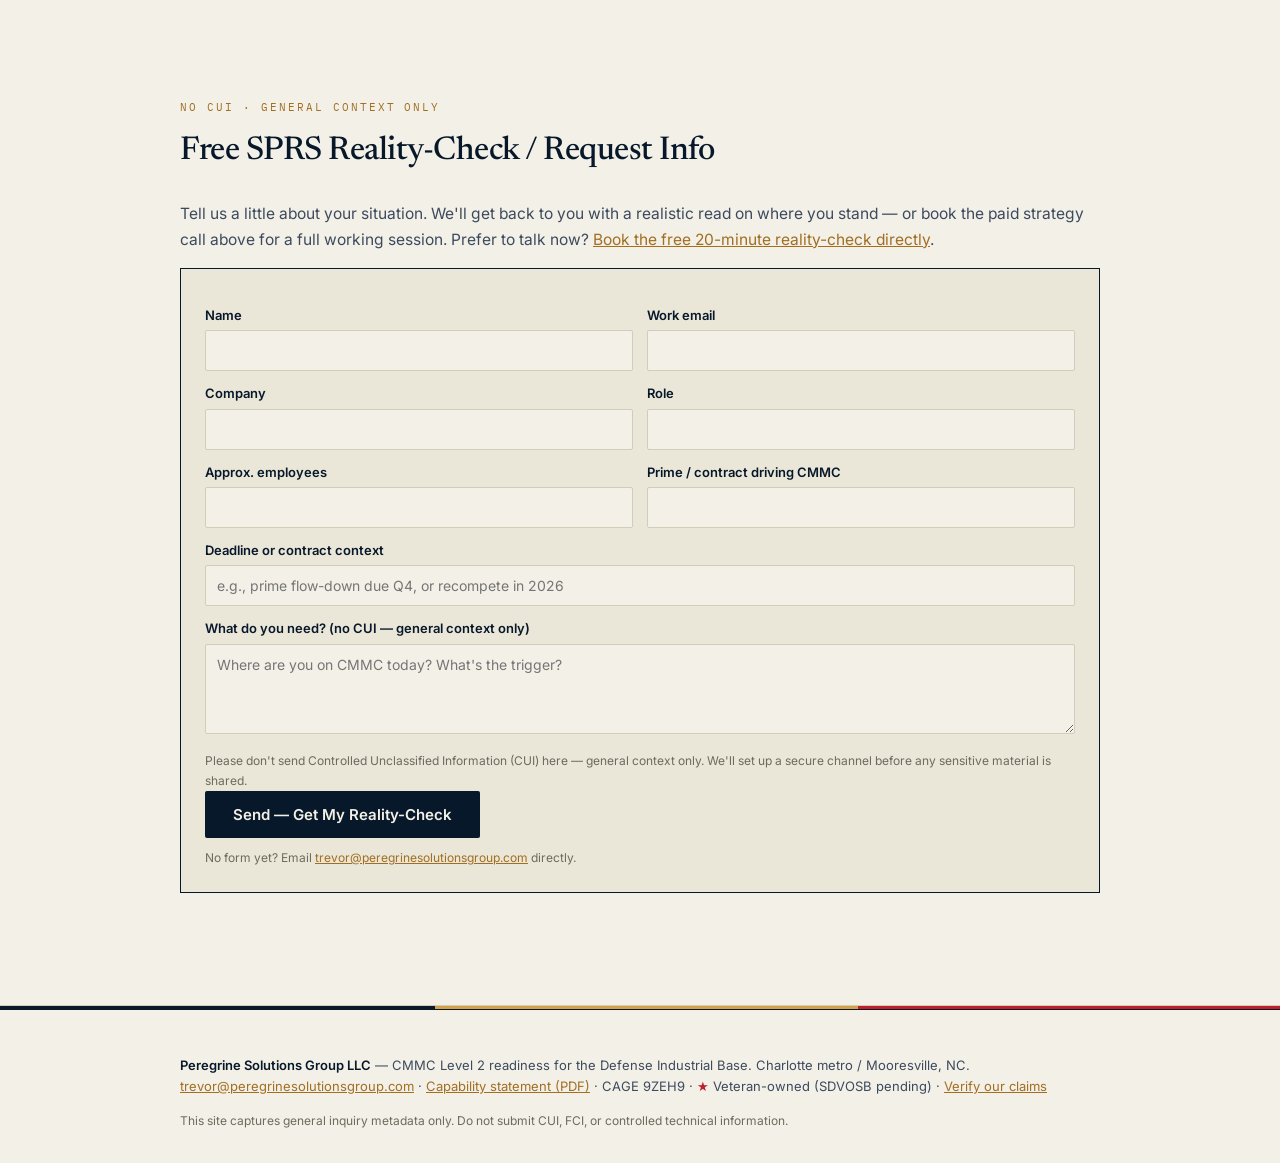
==== commit ec01b75e: "Publish site 2026-07-07" ====
--- a/index.html
+++ b/index.html
@@ -5,8 +5,8 @@
 <meta name="viewport" content="width=device-width, initial-scale=1">
 <title>Peregrine Solutions Group — CMMC Level 2 Readiness for Small Defense Contractors</title>
 <meta name="description" content="Get assessment-ready for CMMC Level 2 in weeks, not months. Engineer-led, fixed-price, independent. Serving defense contractors in North Carolina, Charlotte metro, and nationally. Veteran-owned (SDVOSB pending).">
-<link rel="icon" href="assets/favicon.ico" sizes="16x16 32x32 48x48">
-<link rel="apple-touch-icon" href="assets/apple-touch-icon.png">
+<link rel="icon" href="/assets/favicon.ico" sizes="16x16 32x32 48x48">
+<link rel="apple-touch-icon" href="/assets/apple-touch-icon.png">
 <meta property="og:title" content="Peregrine Solutions Group — CMMC Level 2 Readiness for Small Defense Contractors">
 <meta property="og:description" content="Assessment-ready in weeks, not months. Engineer-led, fixed-price, independent. Charlotte metro / Mooresville NC, delivering nationally.">
 <meta property="og:type" content="website">
@@ -20,103 +20,18 @@
  "areaServed":["Charlotte NC metro","Mooresville NC","United States"],
  "knowsAbout":["CMMC Level 2","NIST SP 800-171","SPRS","Defense Industrial Base compliance"]}
 </script>
-<script defer data-domain="peregrinesolutionsgroup.com" src="https://plausible.io/js/script.js"></script>
-<link rel="preconnect" href="https://fonts.googleapis.com">
-<link href="https://fonts.googleapis.com/css2?family=Newsreader:ital,opsz,wght@0,6..72,500;0,6..72,600;1,6..72,500&family=Inter:wght@400;500;600&family=IBM+Plex+Mono:wght@400;500&display=swap" rel="stylesheet">
-<style>
-  :root{
-    --field:#F3F0E7; --panel:#EAE6D8; --rule:#D3CCB9; --hairline:#DDD7C7;
-    --ink:#07182A; --ink2:#3C4A5E; --dim:#6E6B5E;
-    --gold:#D4A24A; --bronze:#A16E22; --signal:#BE1E2D;
-    --btnbg:#07182A; --btnfg:#F3F0E7;
-  }
-  /* Light is the DEFAULT (Trevor 2026-07-06); dark is opt-in via the nav toggle only */
-  html[data-theme="dark"]{
-    --field:#0B0D10; --panel:#14171C; --rule:#242A33; --hairline:#1B2027;
-    --ink:#E9EBEE; --ink2:#B7BDC6; --dim:#8B94A1;
-    --gold:#E8A33D; --bronze:#D4A24A;
-    --btnbg:#E8A33D; --btnfg:#0B0D10;
-  }
-  *{box-sizing:border-box} html{scroll-behavior:smooth}
-  body{font-family:Inter,-apple-system,Segoe UI,Roboto,Arial,sans-serif;background:var(--field);color:var(--ink);margin:0;line-height:1.6}
-  .wrap{max-width:960px;margin:0 auto;padding:0 20px}
-  .mono{font-family:'IBM Plex Mono',monospace}
-  .label{font-family:'IBM Plex Mono',monospace;font-size:11px;letter-spacing:.18em;text-transform:uppercase;color:var(--bronze)}
-  h1,h2{font-family:Newsreader,Georgia,serif;font-weight:500;letter-spacing:-.01em}
-  a.btn,button{display:inline-block;background:var(--btnbg);color:var(--btnfg);text-decoration:none;border:0;padding:14px 28px;border-radius:2px;font-size:15px;font-weight:600;font-family:Inter,sans-serif;cursor:pointer}
-  a.btn.secondary{background:transparent;color:var(--ink);border:1px solid var(--ink)}
-  .deadline{background:var(--signal);color:#fff;font-family:'IBM Plex Mono',monospace;font-size:12.5px;letter-spacing:.08em;text-align:center;padding:9px 14px;text-transform:uppercase}
-  header{border-bottom:1.5px solid var(--ink)}
-  nav{display:flex;justify-content:space-between;align-items:center;padding:16px 0}
-  nav .brand{display:flex;align-items:center;gap:11px;font-family:Newsreader,Georgia,serif;font-weight:600;font-size:20px;color:var(--ink);text-decoration:none}
-  nav .brand img{height:34px;width:auto}
-  .mark-light{display:inline-block} .mark-dark{display:none}
-  html[data-theme="dark"] .mark-light{display:none} html[data-theme="dark"] .mark-dark{display:inline-block}
-  .theme-toggle{background:transparent;border:1px solid var(--rule);color:var(--ink);padding:6px 10px;font-size:14px;border-radius:2px;cursor:pointer;line-height:1}
-  .navright{display:flex;align-items:center;gap:10px}
-  .tricolor{height:3px;background:linear-gradient(90deg,var(--ink) 0 34%,var(--gold) 34% 67%,var(--signal) 67% 100%)}
-  .vstar{color:var(--signal)}
-  .hero{padding:56px 0 48px;position:relative;overflow:hidden}
-  .hero:before{content:"";position:absolute;inset:0;background:
-    linear-gradient(var(--hairline) 1px,transparent 1px) 0 0/100% 76px,
-    linear-gradient(90deg,var(--hairline) 1px,transparent 1px) 0 0/76px 100%;opacity:.45;pointer-events:none}
-  .hero>*{position:relative}
-  .hero h1{font-size:46px;line-height:1.06;margin:14px 0 16px}
-  .hero h1 em{font-style:italic;color:var(--bronze)}
-  .hero p.lead{font-size:17.5px;color:var(--ink2);margin:0 0 28px;max-width:640px}
-  .hero .cta{display:flex;gap:14px;flex-wrap:wrap}
-  .tblock{border:1.5px solid var(--ink);display:grid;grid-template-columns:1.6fr 1fr 1fr 1fr 1fr;font-family:'IBM Plex Mono',monospace;font-size:11px;margin-top:40px;background:rgba(255,255,255,.25)}
-  html[data-theme="dark"] .tblock{background:rgba(255,255,255,.03)}
-  .tblock>div{border-right:1px solid var(--ink);padding:8px 12px}
-  .tblock>div:last-child{border-right:0}
-  .tblock span{display:block;font-size:9px;letter-spacing:.16em;color:var(--dim);text-transform:uppercase;margin-bottom:2px}
-  .tblock b{font-weight:500;color:var(--ink)}
-  section{padding:48px 0;border-bottom:1px solid var(--rule)}
-  h2{font-size:30px;margin:6px 0 22px}
-  .grid{display:grid;grid-template-columns:1fr 1fr 1fr;gap:16px}
-  @media(max-width:720px){.grid{grid-template-columns:1fr}.hero h1{font-size:32px}.tblock{grid-template-columns:1fr 1fr}}
-  .card{background:var(--panel);border:1px solid var(--ink);position:relative;padding:20px}
-  .card:before,.card:after{content:"";position:absolute;width:8px;height:8px;border-color:var(--bronze);border-style:solid}
-  .card:before{top:-1px;left:-1px;border-width:1.5px 0 0 1.5px}
-  .card:after{bottom:-1px;right:-1px;border-width:0 1.5px 1.5px 0}
-  .card img{height:34px;width:auto;margin-bottom:10px}
-  .card img.mark-dark{display:none}
-  html[data-theme="dark"] .card img.mark-light{display:none} html[data-theme="dark"] .card img.mark-dark{display:block}
-  .card h3{font-family:Newsreader,Georgia,serif;font-weight:600;color:var(--ink);margin:0 0 6px;font-size:18px}
-  .card p{margin:0;font-size:14px;color:var(--ink2)}
-  table{width:100%;border-collapse:collapse;font-size:14.5px}
-  th{font-family:'IBM Plex Mono',monospace;font-size:11px;letter-spacing:.14em;text-transform:uppercase;background:var(--ink);color:var(--field);text-align:left;padding:11px 12px}
-  td{text-align:left;padding:12px;border-bottom:1px solid var(--rule)}
-  .price{font-family:Newsreader,Georgia,serif;font-weight:600;font-size:16.5px;color:var(--ink);white-space:nowrap}
-  .why li{margin:10px 0}
-  .why a{color:var(--bronze)}
-  .dial{display:flex;gap:34px;align-items:center;flex-wrap:wrap}
-  .dial svg{flex:0 0 auto}
-  .dial p{max-width:520px;font-size:15px;color:var(--ink2)}
-  form{background:var(--panel);border:1px solid var(--ink);padding:24px}
-  .row{display:flex;gap:14px;flex-wrap:wrap}
-  .row>div{flex:1;min-width:220px}
-  label{display:block;font-weight:600;font-size:13px;margin:12px 0 4px}
-  input,textarea,select{width:100%;padding:10px;border:1px solid var(--rule);border-radius:2px;font-size:14px;font-family:inherit;background:var(--field);color:var(--ink)}
-  textarea{min-height:90px;resize:vertical}
-  .notice{font-size:12px;color:var(--dim);margin:10px 0 0}
-  footer{border-top:1.5px solid var(--ink);color:var(--ink2);font-size:13px;padding:28px 0}
-  footer a{color:var(--bronze)}
-  @media (prefers-reduced-motion: no-preference){
-    .hero h1,.hero p.lead,.hero .cta,.tblock{animation:rise .5s ease-out both}
-    .hero p.lead{animation-delay:.06s}.hero .cta{animation-delay:.12s}.tblock{animation-delay:.18s}
-    @keyframes rise{from{opacity:0;transform:translateY(8px)}to{opacity:1;transform:none}}
-  }
-</style>
+<script defer data-domain="peregrinesolutionsgroup.com" src="https://plausible.io/js/script.tagged-events.js"></script>
+<link rel="stylesheet" href="/assets/fonts.css">
+<link rel="stylesheet" href="/assets/peregrine.css">
 </head>
 <body>
-<div class="deadline">CMMC Phase 2 — mandatory third-party (C3PAO) Level 2 assessment — begins November 10, 2026<span id="dcount"></span>. The assessor queue is already months deep.</div>
+<div class="deadline">CMMC Phase 2 — mandatory C3PAO Level 2 assessment — begins <b>November 10, 2026<span id="dcount"></span></b>. The assessor queue is already months deep.</div>
 <header>
   <div class="wrap">
     <nav>
       <a class="brand" href="/">
-        <img class="mark-light" src="assets/marks/master_head.png" alt="Peregrine falcon mark">
-        <img class="mark-dark" src="assets/marks/inverse_head.png" alt="Peregrine falcon mark">
+        <img class="mark-light" src="/assets/marks/master_head.png" alt="Peregrine falcon mark">
+        <img class="mark-dark" src="/assets/marks/inverse_head.png" alt="Peregrine falcon mark">
         Peregrine
       </a>
       <div class="navright">
@@ -127,11 +42,12 @@
     <div class="hero">
       <span class="label">Engineer-led · Fixed-price · Independent of any assessor</span>
       <h1>Get CMMC Level 2 ready in weeks — <em>not months.</em></h1>
-      <p class="lead">Engineer-led, fixed-price CMMC readiness for small defense contractors. We build your SSP, gap analysis, and POA&amp;M, and design the fixes for the hard technical controls — then get you assessment-ready before the C3PAO queue closes the window. Independent of any assessor.</p>
+      <p class="lead">We build your SSP, gap analysis, and POA&amp;M — and design the fixes for the hard technical controls — so you're assessment-ready before the C3PAO queue closes the window.</p>
       <div class="cta">
-        <a class="btn" href="https://cal.com/peregrine-solutions-group/60min">Book a CMMC/SPRS Strategy Call — $350</a>
+        <a class="btn plausible-event-name=Book+Strategy+Call" href="https://cal.com/peregrine-solutions-group/60min">Book a CMMC/SPRS Strategy Call — $350</a>
         <a class="btn secondary" href="#free-check">Get a Free SPRS Reality-Check</a>
       </div>
+      <p class="verifyline">Every claim on this page is publicly verifiable — <a href="verify/" style="color:var(--bronze)">check us first &rarr;</a></p>
       <div class="tblock">
         <div><span>Part</span><b>CMMC L2 READINESS</b></div>
         <div><span>CAGE</span><b>9ZEH9</b></div>
@@ -149,9 +65,9 @@
     <span class="label">The clock</span>
     <h2>Why this is urgent now</h2>
     <div class="grid">
-      <div class="card"><img class="mark-light" src="assets/marks/icon_stamp.png" alt=""><img class="mark-dark" src="assets/marks/icon_stamp_gold.png" alt=""><h3>It's in the contracts</h3><p>CMMC is in DFARS clauses now. Phase 2 makes a C3PAO Level 2 assessment a requirement on applicable awards starting Nov 10, 2026.</p></div>
-      <div class="card"><img class="mark-light" src="assets/marks/icon_hood.png" alt=""><img class="mark-dark" src="assets/marks/icon_hood_gold.png" alt=""><h3>The queue is the bottleneck</h3><p>Roughly a hundred authorized assessors serve a defense industrial base of tens of thousands of firms. You must be fully ready before you can even book — and the wait is months.</p></div>
-      <div class="card"><img class="mark-light" src="assets/marks/icon_stoop.png" alt=""><img class="mark-dark" src="assets/marks/icon_stoop_gold.png" alt=""><h3>Most shops aren't close</h3><p>Only a small fraction of the DIB is assessment-ready today. The contractors who move now win the work the unready ones lose — readiness is becoming a competitive edge, not a checkbox.</p></div>
+      <div class="card"><img class="mark-light" src="/assets/marks/icon_stamp.png" alt=""><img class="mark-dark" src="/assets/marks/icon_stamp_gold.png" alt=""><h3>It's in the contracts</h3><p>CMMC is in DFARS clauses now. Phase 2 makes a C3PAO Level 2 assessment a requirement on applicable awards starting Nov 10, 2026.</p></div>
+      <div class="card"><img class="mark-light" src="/assets/marks/icon_hood.png" alt=""><img class="mark-dark" src="/assets/marks/icon_hood_gold.png" alt=""><h3>The queue is the bottleneck</h3><p>Roughly a hundred authorized assessors serve a defense industrial base of tens of thousands of firms. You must be fully ready before you can even book — and the wait is months.</p></div>
+      <div class="card"><img class="mark-light" src="/assets/marks/icon_stoop.png" alt=""><img class="mark-dark" src="/assets/marks/icon_stoop_gold.png" alt=""><h3>Most shops aren't close</h3><p>Only a small fraction of the DIB is assessment-ready today. The contractors who move now win the work the unready ones lose — readiness is becoming a competitive edge, not a checkbox.</p></div>
     </div>
   </div>
 </section>
@@ -195,7 +111,7 @@
     <h2>Why Peregrine</h2>
     <ul class="why">
       <li><b>Engineer-led, not paper-only.</b> The hard controls — Azure/M365 GCC High configuration and compliance design, Intune policy design, the access/audit/crypto families most consultants gloss over — are designed and documented by a practicing cloud-security engineer, ready for your IT team or MSP to execute.</li>
-      <li><b>Fast, fixed-price.</b> A purpose-built system generates your full readiness package in days. <a href="assets/Vantage_Readiness_Report_SAMPLE.pdf">See a sample package</a> — synthetic client, real format.</li>
+      <li><b>Fast, fixed-price.</b> A purpose-built system generates your full readiness package in days. <a href="/assets/Vantage_Readiness_Report_SAMPLE.pdf">See a sample package</a> — synthetic client, real format.</li>
       <li><b>Independent.</b> No assessment arm — no conflict. We route you to a C3PAO with open capacity.</li>
       <li><b>Local to the Carolinas, available nationally.</b> Based in the Charlotte metro (Mooresville area). In-person strategy sessions available for NC-based contractors. Remote delivery everywhere else.</li>
       <li><span class="vstar" aria-hidden="true">&#9733;</span> <b>Veteran-owned</b> (SDVOSB certification pending). Led by a 2025 BEYA Modern-Day Technology Leader and senior cloud-security engineer. CAGE 9ZEH9, SAM.gov active. <a href="verify/">Verify every claim →</a></li>
@@ -209,7 +125,7 @@
     <h2>Free SPRS Reality-Check / Request Info</h2>
     <p>Tell us a little about your situation. We'll get back to you with a realistic read on where you stand — or book the paid strategy call above for a full working session. Prefer to talk now? <a href="https://cal.com/peregrine-solutions-group/20min" style="color:var(--bronze)">Book the free 20-minute reality-check directly</a>.</p>
     <form action="https://formspree.io/f/mqevwlpq" method="POST">
-      <input type="hidden" name="_next" value="https://peregrinesolutionsgroup.com?thanks=1">
+      <input type="hidden" name="_next" value="https://peregrinesolutionsgroup.com/thanks/">
       <input type="hidden" name="_subject" value="New CMMC inquiry — Peregrine">
       <input type="hidden" name="_replyto" value="email">
       <div class="row">
@@ -229,7 +145,7 @@
       <label>What do you need? (no CUI — general context only)</label>
       <textarea name="message" placeholder="Where are you on CMMC today? What's the trigger?"></textarea>
       <p class="notice">Please don't send Controlled Unclassified Information (CUI) here — general context only. We'll set up a secure channel before any sensitive material is shared.</p>
-      <button type="submit">Send — Get My Reality-Check</button>
+      <button type="submit" class="plausible-event-name=Form+Submit">Send — Get My Reality-Check</button>
       <p class="notice">No form yet? Email <a href="mailto:trevor@peregrinesolutionsgroup.com" style="color:var(--bronze)">trevor@peregrinesolutionsgroup.com</a> directly.</p>
     </form>
   </div>
@@ -239,7 +155,7 @@
 <footer>
   <div class="wrap">
     <p><b style="color:var(--ink)">Peregrine Solutions Group LLC</b> — CMMC Level 2 readiness for the Defense Industrial Base. Charlotte metro / Mooresville, NC.<br>
-    <a href="mailto:trevor@peregrinesolutionsgroup.com">trevor@peregrinesolutionsgroup.com</a> · peregrinesolutionsgroup.com · CAGE 9ZEH9 · <span class="vstar" aria-hidden="true">&#9733;</span> Veteran-owned (SDVOSB pending) · <a href="verify/">Verify our claims</a></p>
+    <a href="mailto:trevor@peregrinesolutionsgroup.com">trevor@peregrinesolutionsgroup.com</a> · <a href="/assets/Peregrine_Capability_Statement.pdf">Capability statement (PDF)</a> · CAGE 9ZEH9 · <span class="vstar" aria-hidden="true">&#9733;</span> Veteran-owned (SDVOSB pending) · <a href="verify/">Verify our claims</a></p>
     <p class="notice">This site captures general inquiry metadata only. Do not submit CUI, FCI, or controlled technical information.</p>
   </div>
 </footer>
--- a/assets/fonts.css
+++ b/assets/fonts.css
@@ -0,0 +1,57 @@
+/* Self-hosted fonts (P6) - latin subsets from Google Fonts css2 */
+@font-face {
+  font-family: 'IBM Plex Mono';
+  font-style: normal;
+  font-weight: 400;
+  font-display: swap;
+  src: url(fonts/ibmplexmono-400-normal.woff2) format('woff2');
+}
+@font-face {
+  font-family: 'IBM Plex Mono';
+  font-style: normal;
+  font-weight: 500;
+  font-display: swap;
+  src: url(fonts/ibmplexmono-500-normal.woff2) format('woff2');
+}
+@font-face {
+  font-family: 'Inter';
+  font-style: normal;
+  font-weight: 400;
+  font-display: swap;
+  src: url(fonts/inter-400-normal.woff2) format('woff2');
+}
+@font-face {
+  font-family: 'Inter';
+  font-style: normal;
+  font-weight: 500;
+  font-display: swap;
+  src: url(fonts/inter-500-normal.woff2) format('woff2');
+}
+@font-face {
+  font-family: 'Inter';
+  font-style: normal;
+  font-weight: 600;
+  font-display: swap;
+  src: url(fonts/inter-600-normal.woff2) format('woff2');
+}
+@font-face {
+  font-family: 'Newsreader';
+  font-style: italic;
+  font-weight: 500;
+  font-display: swap;
+  src: url(fonts/newsreader-500-italic.woff2) format('woff2');
+}
+@font-face {
+  font-family: 'Newsreader';
+  font-style: normal;
+  font-weight: 500;
+  font-display: swap;
+  src: url(fonts/newsreader-500-normal.woff2) format('woff2');
+}
+@font-face {
+  font-family: 'Newsreader';
+  font-style: normal;
+  font-weight: 600;
+  font-display: swap;
+  src: url(fonts/newsreader-600-normal.woff2) format('woff2');
+}
--- a/assets/peregrine.css
+++ b/assets/peregrine.css
@@ -0,0 +1,195 @@
+/* PEREGRINE / APEX shared stylesheet — the single design layer for every site page.
+   Token block below is GENERATED from brand/apex_tokens.json (scripts/build_brand_css.py).
+   Components are hand-maintained. Micro-interaction + fluency rationale: Trevors Docs/286. */
+
+/* ==APEX TOKENS== */
+:root{
+  --field:#F3F0E7;
+  --panel:#EAE6D8;
+  --rule:#D3CCB9;
+  --hairline:#DDD7C7;
+  --ink:#07182A;
+  --ink2:#3C4A5E;
+  --dim:#6E6B5E;
+  --gold:#D4A24A;
+  --bronze:#A16E22;
+  --signal:#BE1E2D;
+  --btnbg:#07182A;
+  --btnfg:#F3F0E7;
+  --font-display:'Newsreader',Georgia,serif;
+  --font-body:'Inter',-apple-system,'Segoe UI',Roboto,Arial,sans-serif;
+  --font-mono:'IBM Plex Mono',monospace;
+  --fs-h1:clamp(2.35rem, 5.5vw, 3.55rem); --fs-h2:clamp(1.55rem, 3vw, 2.05rem); --fs-h3:1.15rem; --fs-lead:1.125rem;
+  --fs-body:15.5px; --fs-small:13.5px; --fs-label:11px;
+  --lh-display:1.05; --lh-body:1.65;
+  --ls-display:-0.015em; --ls-label:0.18em;
+  --sp-section:112px; --sp-section-m:56px;
+  --sp-hero-top:88px; --sp-hero-bottom:72px;
+  --sp-card:24px; --wrap-max:960px; --prose-max:640px;
+  --t-fast:150ms; --t-entrance:450ms; --t-theme:250ms; --ease:cubic-bezier(.2,.6,.2,1);
+}
+/* Light is the DEFAULT (Trevor 2026-07-06); dark is opt-in via the toggle only */
+html[data-theme="dark"]{
+  --field:#0B0D10;
+  --panel:#14171C;
+  --rule:#242A33;
+  --hairline:#1B2027;
+  --ink:#E9EBEE;
+  --ink2:#B7BDC6;
+  --dim:#8B94A1;
+  --gold:#E8A33D;
+  --bronze:#D4A24A;
+  --signal:#D64550;
+  --btnbg:#E8A33D;
+  --btnfg:#0B0D10;
+}
+/* ==/APEX TOKENS== */
+
+/* ---------- base / cognitive fluency ---------- */
+*{box-sizing:border-box}
+html{scroll-behavior:smooth}
+body{font-family:var(--font-body);background:var(--field);color:var(--ink);margin:0;
+  font-size:var(--fs-body);line-height:var(--lh-body);
+  -webkit-font-smoothing:antialiased;text-rendering:optimizeLegibility}
+@media (prefers-reduced-motion: no-preference){
+  body{transition:background-color var(--t-theme) ease,color var(--t-theme) ease}
+}
+.wrap{max-width:var(--wrap-max);margin:0 auto;padding:0 20px}
+.mono{font-family:var(--font-mono)}
+.label{font-family:var(--font-mono);font-size:var(--fs-label);letter-spacing:var(--ls-label);
+  text-transform:uppercase;color:var(--bronze)}
+h1,h2,h3{font-family:var(--font-display);font-weight:500;letter-spacing:var(--ls-display)}
+h1{font-size:var(--fs-h1);line-height:var(--lh-display)}
+h2{font-size:var(--fs-h2);margin:6px 0 22px}
+h3{font-size:var(--fs-h3);font-weight:600}
+p{color:var(--ink2)}
+a{color:var(--bronze)}
+::selection{background:var(--gold);color:var(--ink)}
+
+/* every interactive element: visible focus (fluency + a11y; C3/R3) */
+:focus-visible{outline:2px solid var(--gold);outline-offset:2px;border-radius:2px}
+
+/* ---------- buttons: micro-interactions (C3) ---------- */
+a.btn,button{display:inline-block;background:var(--btnbg);color:var(--btnfg);text-decoration:none;
+  border:0;padding:14px 28px;border-radius:2px;font-size:15px;font-weight:600;
+  font-family:var(--font-body);cursor:pointer;
+  transition:transform var(--t-fast) var(--ease),box-shadow var(--t-fast) var(--ease),opacity var(--t-fast) var(--ease)}
+a.btn:hover,button:hover{transform:translateY(-1px);box-shadow:0 3px 10px rgba(7,24,42,.16);opacity:.95}
+a.btn:active,button:active{transform:translateY(0);box-shadow:0 1px 3px rgba(7,24,42,.2)}
+a.btn.secondary{background:transparent;color:var(--ink);border:1px solid var(--ink)}
+a.btn.secondary:hover{box-shadow:0 3px 10px rgba(7,24,42,.10)}
+
+/* ---------- deadline strip (calm urgency; red = the date only) ---------- */
+.deadline{background:var(--panel);color:var(--ink2);border-bottom:1px solid var(--rule);
+  font-family:var(--font-mono);font-size:12px;letter-spacing:.08em;text-align:center;
+  padding:9px 14px;text-transform:uppercase}
+.deadline b{color:var(--signal);font-weight:600}
+
+/* ---------- header / nav ---------- */
+header{border-bottom:1.5px solid var(--ink)}
+nav,header .hrow{display:flex;justify-content:space-between;align-items:center;padding:16px 0}
+.brand{display:flex;align-items:center;gap:11px;font-family:var(--font-display);font-weight:600;
+  font-size:20px;color:var(--ink);text-decoration:none}
+.brand img{height:34px;width:auto}
+.mark-light{display:inline-block}.mark-dark{display:none}
+html[data-theme="dark"] .mark-light{display:none}
+html[data-theme="dark"] .mark-dark{display:inline-block}
+.theme-toggle{background:transparent;border:1px solid var(--rule);color:var(--ink);
+  padding:6px 10px;font-size:14px;border-radius:2px;cursor:pointer;line-height:1}
+.theme-toggle:hover{transform:none;box-shadow:none;border-color:var(--bronze);opacity:1}
+.navright{display:flex;align-items:center;gap:10px}
+.tricolor{height:3px;background:linear-gradient(90deg,var(--ink) 0 34%,var(--gold) 34% 67%,var(--signal) 67% 100%)}
+.vstar{color:var(--signal)}
+
+/* ---------- hero (halo: one message, engineered first read; C1) ---------- */
+.hero{padding:var(--sp-hero-top) 0 var(--sp-hero-bottom);position:relative;overflow:hidden}
+.hero:before{content:"";position:absolute;inset:0;background:
+  linear-gradient(var(--hairline) 1px,transparent 1px) 0 0/100% 76px,
+  linear-gradient(90deg,var(--hairline) 1px,transparent 1px) 0 0/76px 100%;
+  opacity:.45;pointer-events:none;
+  -webkit-mask-image:linear-gradient(180deg,#000 55%,transparent);mask-image:linear-gradient(180deg,#000 55%,transparent)}
+.hero>*{position:relative}
+.hero h1{margin:16px 0 18px;max-width:820px}
+.hero h1 em{font-style:italic;color:var(--bronze)}
+.hero p.lead{font-size:var(--fs-lead);color:var(--ink2);margin:0 0 32px;max-width:var(--prose-max)}
+.hero .cta{display:flex;gap:14px;flex-wrap:wrap}
+.hero .verifyline{font-family:var(--font-mono);font-size:12px;margin:16px 0 0;color:var(--dim)}
+
+/* title block (the federal-drawing signature detail; C7) */
+.tblock{border:1.5px solid var(--ink);display:grid;grid-template-columns:1.6fr 1fr 1fr 1fr 1fr;
+  font-family:var(--font-mono);font-size:11px;margin-top:48px;background:rgba(255,255,255,.25)}
+html[data-theme="dark"] .tblock{background:rgba(255,255,255,.03)}
+.tblock>div{border-right:1px solid var(--ink);padding:8px 12px}
+.tblock>div:last-child{border-right:0}
+.tblock span{display:block;font-size:9px;letter-spacing:.16em;color:var(--dim);text-transform:uppercase;margin-bottom:2px}
+.tblock b{font-weight:500;color:var(--ink)}
+
+/* ---------- sections: whitespace floor (C5/R2) ---------- */
+section{padding:var(--sp-section) 0;border-bottom:1px solid var(--rule)}
+
+/* ---------- cards: corner-ticked, quiet hover lift (C3/C7) ---------- */
+.card{background:var(--panel);border:1px solid var(--ink);position:relative;padding:var(--sp-card);
+  transition:transform var(--t-fast) var(--ease),box-shadow var(--t-fast) var(--ease)}
+.card:hover{transform:translateY(-2px);box-shadow:0 6px 18px rgba(7,24,42,.08)}
+.card:before,.card:after{content:"";position:absolute;width:8px;height:8px;border-color:var(--bronze);border-style:solid}
+.card:before{top:-1px;left:-1px;border-width:1.5px 0 0 1.5px}
+.card:after{bottom:-1px;right:-1px;border-width:0 1.5px 1.5px 0}
+.card img{height:34px;width:auto;margin-bottom:10px}
+.card img.mark-dark{display:none}
+html[data-theme="dark"] .card img.mark-light{display:none}
+html[data-theme="dark"] .card img.mark-dark{display:block}
+.card h3{color:var(--ink);margin:0 0 6px;font-size:18px}
+.card p{margin:0;font-size:14px}
+
+/* ---------- tables ---------- */
+table{width:100%;border-collapse:collapse;font-size:14.5px}
+th{font-family:var(--font-mono);font-size:11px;letter-spacing:.14em;text-transform:uppercase;
+  background:var(--ink);color:var(--field);text-align:left;padding:11px 12px}
+td{text-align:left;padding:12px;border-bottom:1px solid var(--rule);vertical-align:top}
+tbody tr,table tr{transition:background-color var(--t-fast) ease}
+table tr:hover td{background:rgba(212,162,74,.06)}
+.price{font-family:var(--font-display);font-weight:600;font-size:16.5px;color:var(--ink);white-space:nowrap}
+
+/* ---------- forms: focused = golden (C3) ---------- */
+form{background:var(--panel);border:1px solid var(--ink);padding:24px}
+.row{display:flex;gap:14px;flex-wrap:wrap}
+.row>div{flex:1;min-width:220px}
+label{display:block;font-weight:600;font-size:13px;margin:12px 0 4px}
+input,textarea,select{width:100%;padding:11px;border:1px solid var(--rule);border-radius:2px;
+  font-size:14px;font-family:inherit;background:var(--field);color:var(--ink);
+  transition:border-color var(--t-fast) ease,box-shadow var(--t-fast) ease}
+input:focus,textarea:focus,select:focus{outline:none;border-color:var(--gold);box-shadow:0 0 0 3px rgba(212,162,74,.18)}
+textarea{min-height:90px;resize:vertical}
+.notice{font-size:12px;color:var(--dim);margin:10px 0 0}
+
+/* ---------- copy-chip: click-to-copy registry values (verify page peak moment) ---------- */
+.copy{cursor:pointer;border-bottom:1px dashed var(--rule);transition:border-color var(--t-fast) ease}
+.copy:hover{border-color:var(--gold)}
+.copy.copied:after{content:" copied \2713";color:var(--bronze);font-family:var(--font-mono);font-size:11px}
+
+/* ---------- footer ---------- */
+footer{border-top:1.5px solid var(--ink);color:var(--ink2);font-size:13px;padding:32px 0}
+footer a{color:var(--bronze)}
+
+/* ---------- entrances (peak-start; respects reduced motion) ---------- */
+@media (prefers-reduced-motion: no-preference){
+  .hero h1,.hero p.lead,.hero .cta,.hero .verifyline,.tblock{animation:rise var(--t-entrance) var(--ease) both}
+  .hero p.lead{animation-delay:.06s}.hero .cta{animation-delay:.12s}
+  .hero .verifyline{animation-delay:.16s}.tblock{animation-delay:.2s}
+  @keyframes rise{from{opacity:0;transform:translateY(8px)}to{opacity:1;transform:none}}
+}
+
+/* ---------- responsive ---------- */
+@media(max-width:720px){
+  section{padding:var(--sp-section-m) 0}
+  .hero{padding:56px 0 44px}
+  .hero h1{font-size:2rem}
+  .grid{grid-template-columns:1fr}
+  .tblock{grid-template-columns:1fr 1fr}
+}
+.grid{display:grid;grid-template-columns:1fr 1fr 1fr;gap:16px}
+.why li{margin:10px 0}
+.why a{color:var(--bronze)}
+.dial{display:flex;gap:34px;align-items:center;flex-wrap:wrap}
+.dial svg{flex:0 0 auto}
+.dial p{max-width:520px;font-size:15px}
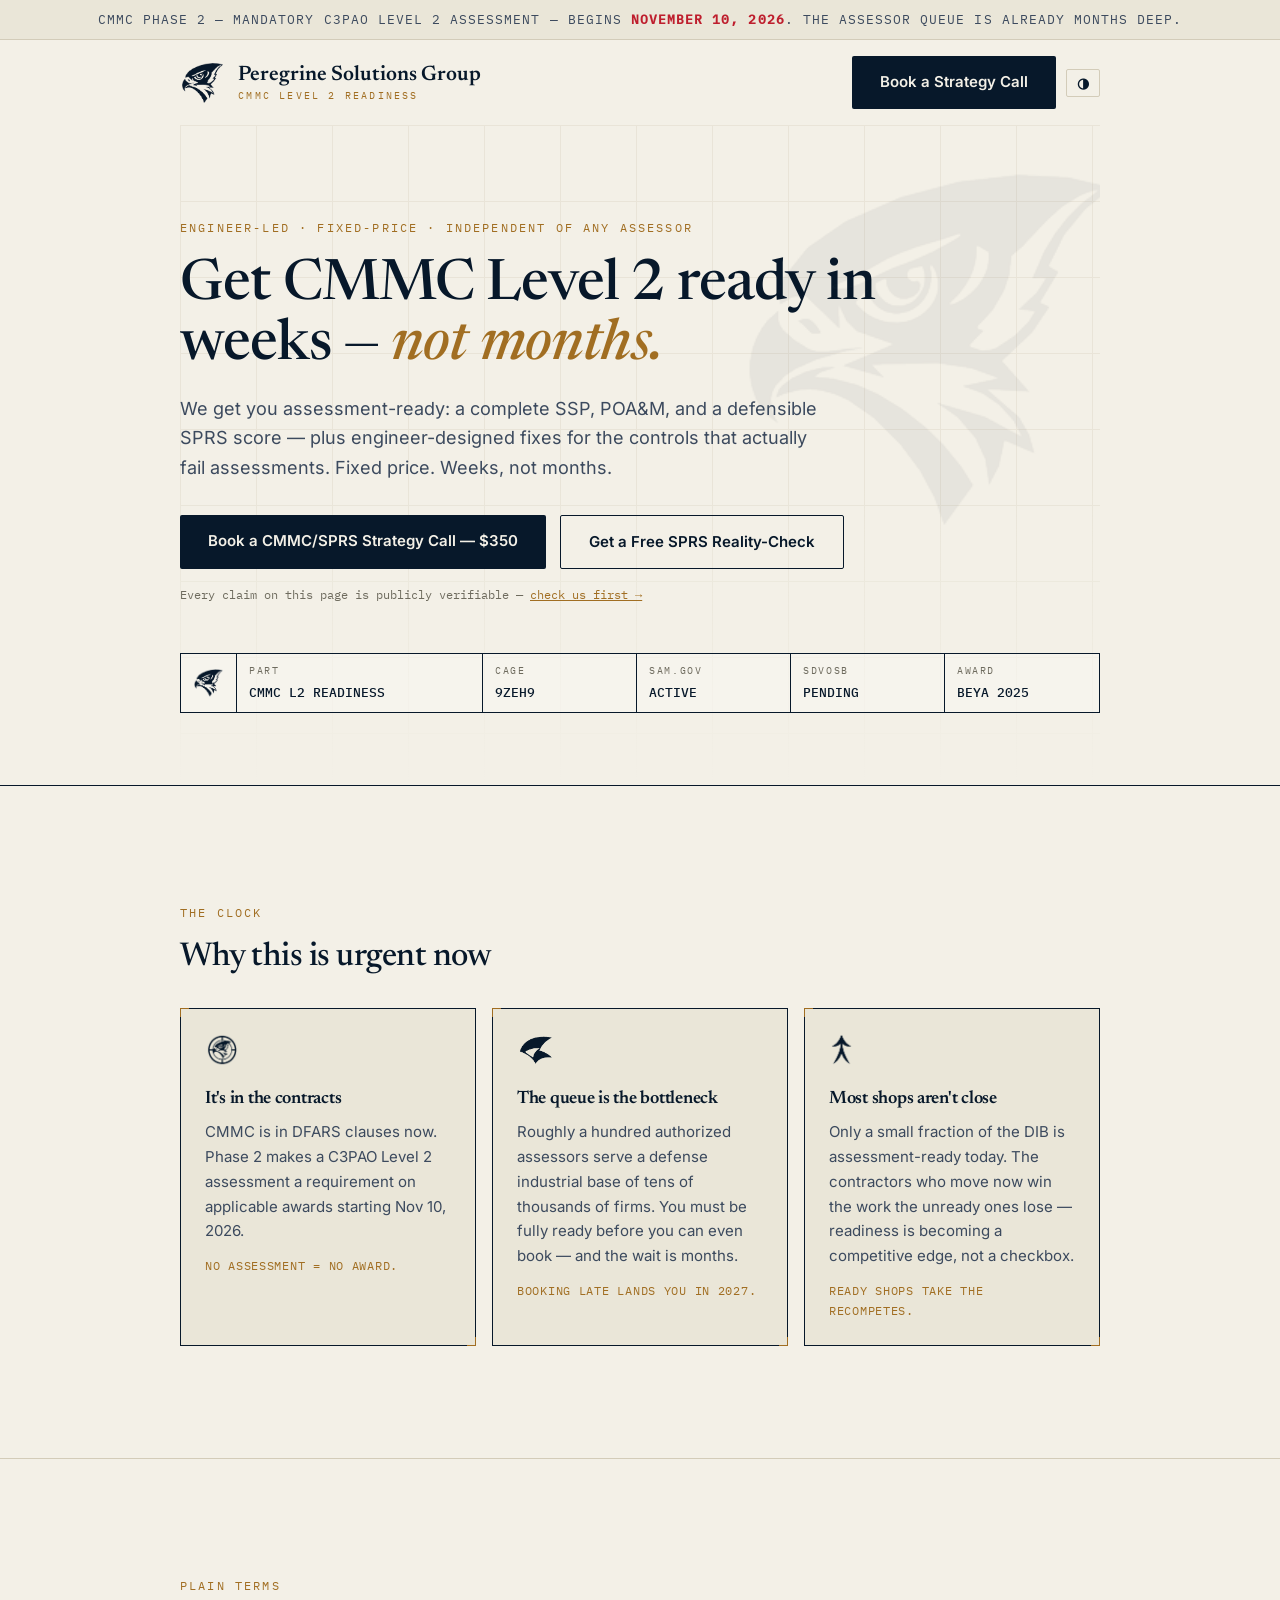
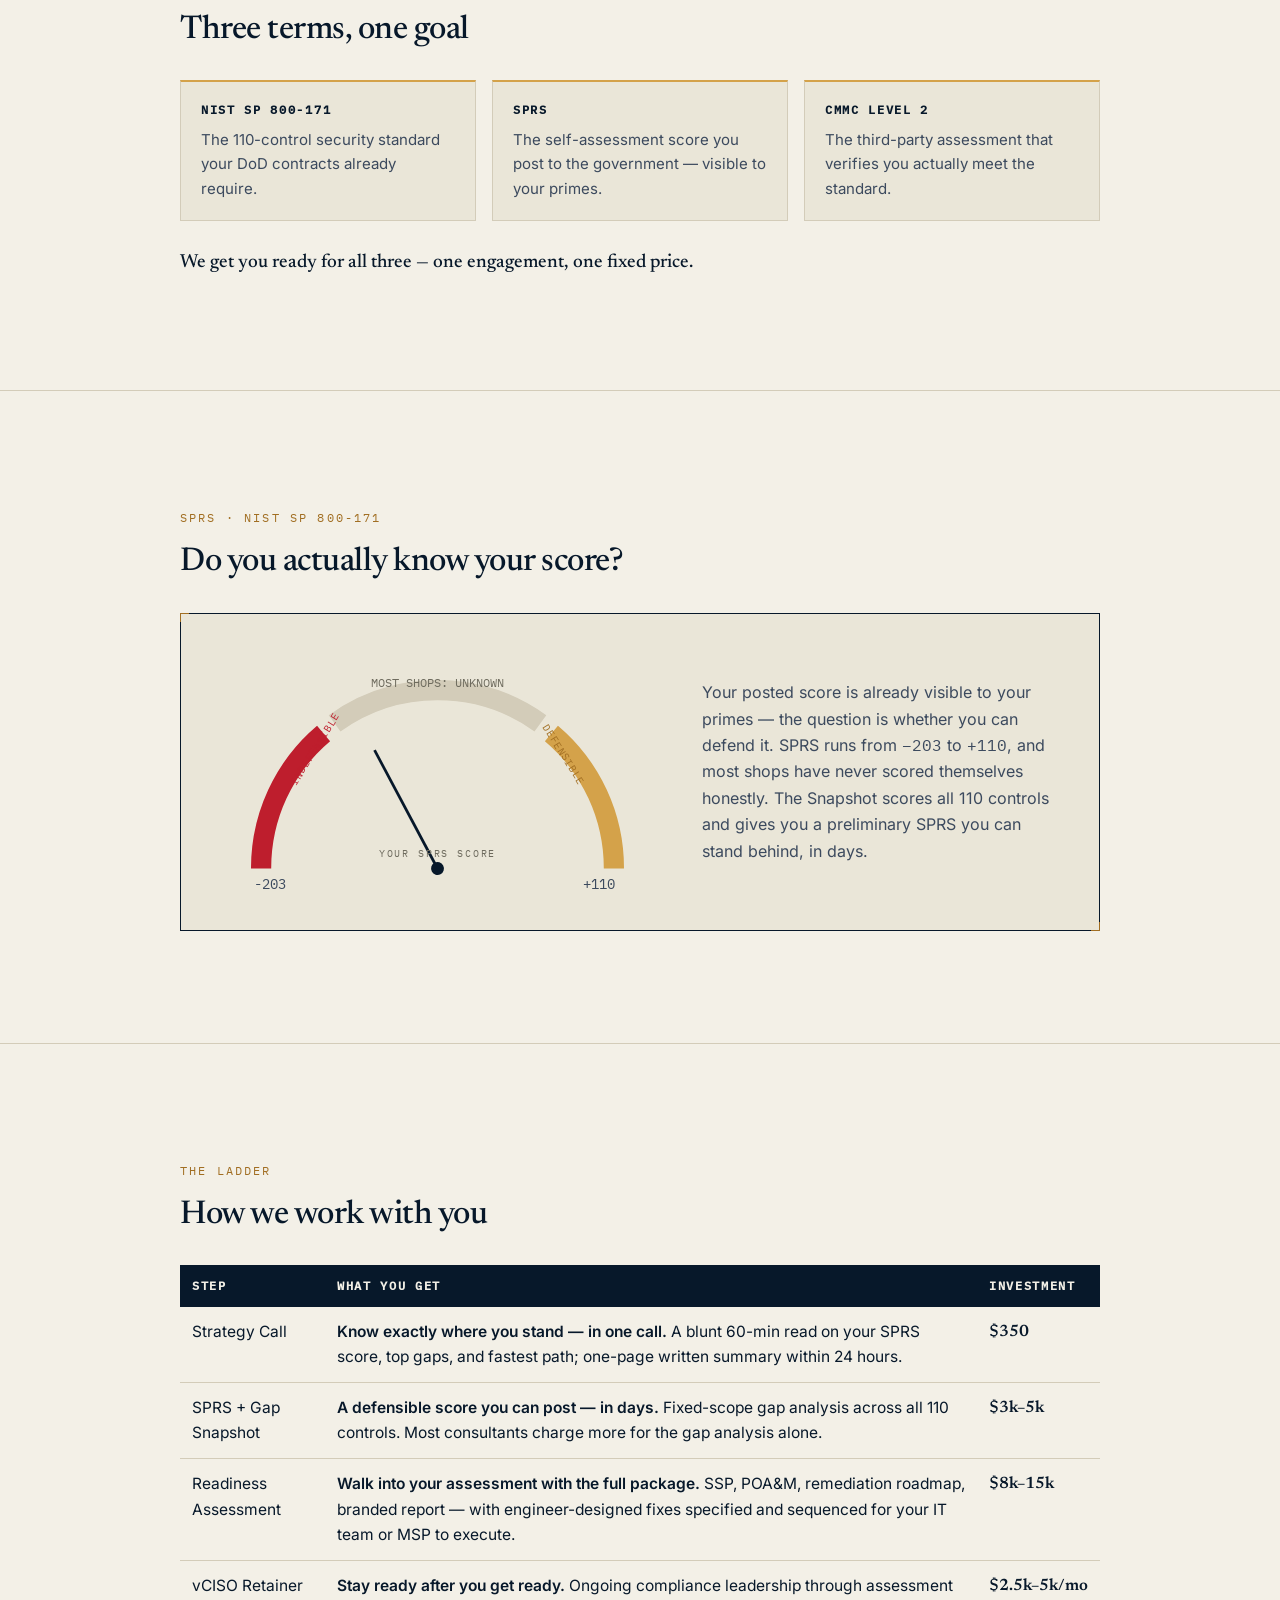
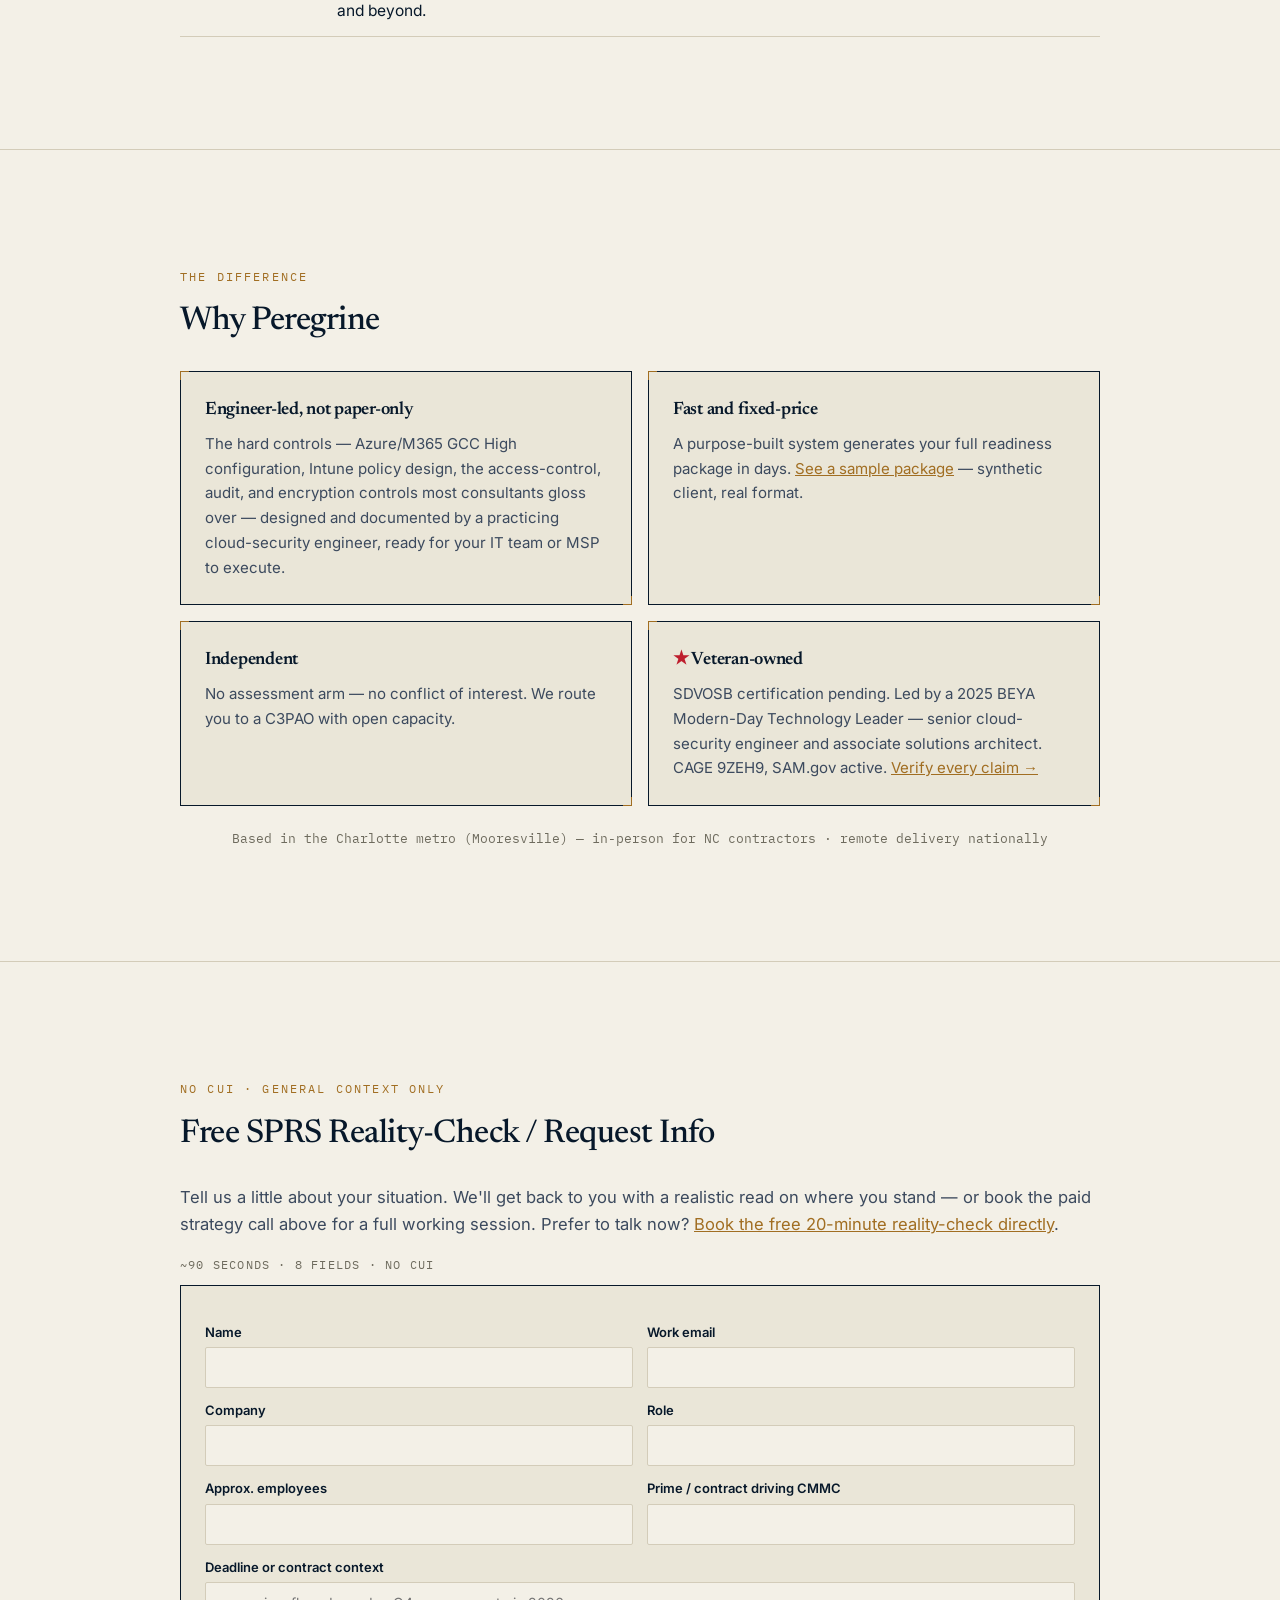
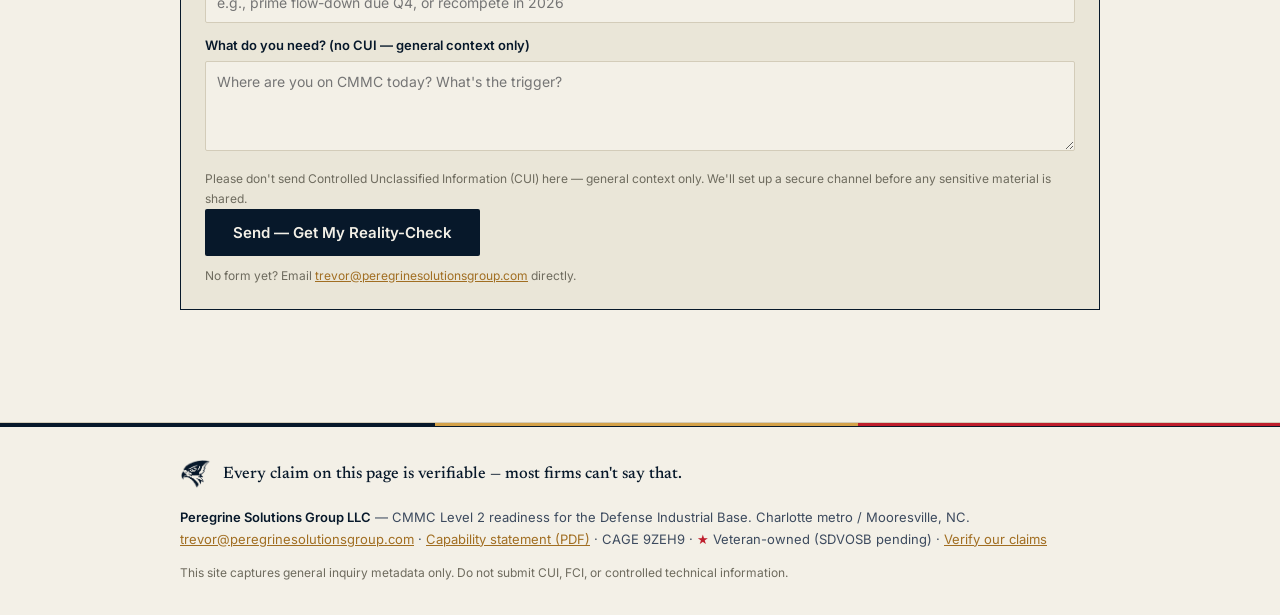
==== commit 20423b37: "Publish site 2026-07-08" ====
--- a/index.html
+++ b/index.html
@@ -32,7 +32,7 @@
       <a class="brand" href="/">
         <img class="mark-light" src="/assets/marks/master_head.png" alt="Peregrine falcon mark">
         <img class="mark-dark" src="/assets/marks/inverse_head.png" alt="Peregrine falcon mark">
-        Peregrine
+        <span class="brandname">Peregrine Solutions Group<small>CMMC Level 2 Readiness</small></span>
       </a>
       <div class="navright">
         <a class="btn" href="https://cal.com/peregrine-solutions-group/60min">Book a Strategy Call</a>
@@ -42,13 +42,14 @@
     <div class="hero">
       <span class="label">Engineer-led · Fixed-price · Independent of any assessor</span>
       <h1>Get CMMC Level 2 ready in weeks — <em>not months.</em></h1>
-      <p class="lead">We build your SSP, gap analysis, and POA&amp;M — and design the fixes for the hard technical controls — so you're assessment-ready before the C3PAO queue closes the window.</p>
+      <p class="lead">We get you assessment-ready: a complete SSP, POA&amp;M, and a defensible SPRS score — plus engineer-designed fixes for the controls that actually fail assessments. Fixed price. Weeks, not months.</p>
       <div class="cta">
         <a class="btn plausible-event-name=Book+Strategy+Call" href="https://cal.com/peregrine-solutions-group/60min">Book a CMMC/SPRS Strategy Call — $350</a>
         <a class="btn secondary" href="#free-check">Get a Free SPRS Reality-Check</a>
       </div>
       <p class="verifyline">Every claim on this page is publicly verifiable — <a href="verify/" style="color:var(--bronze)">check us first &rarr;</a></p>
       <div class="tblock">
+        <div class="tmark" aria-hidden="true"><img class="mark-light" src="/assets/marks/master_head.png" alt=""><img class="mark-dark" src="/assets/marks/inverse_head.png" alt=""></div>
         <div><span>Part</span><b>CMMC L2 READINESS</b></div>
         <div><span>CAGE</span><b>9ZEH9</b></div>
         <div><span>SAM.gov</span><b>ACTIVE</b></div>
@@ -58,17 +59,29 @@
     </div>
   </div>
 </header>
-<div class="tricolor" aria-hidden="true"></div>
 
 <section>
   <div class="wrap">
     <span class="label">The clock</span>
     <h2>Why this is urgent now</h2>
     <div class="grid">
-      <div class="card"><img class="mark-light" src="/assets/marks/icon_stamp.png" alt=""><img class="mark-dark" src="/assets/marks/icon_stamp_gold.png" alt=""><h3>It's in the contracts</h3><p>CMMC is in DFARS clauses now. Phase 2 makes a C3PAO Level 2 assessment a requirement on applicable awards starting Nov 10, 2026.</p></div>
-      <div class="card"><img class="mark-light" src="/assets/marks/icon_hood.png" alt=""><img class="mark-dark" src="/assets/marks/icon_hood_gold.png" alt=""><h3>The queue is the bottleneck</h3><p>Roughly a hundred authorized assessors serve a defense industrial base of tens of thousands of firms. You must be fully ready before you can even book — and the wait is months.</p></div>
-      <div class="card"><img class="mark-light" src="/assets/marks/icon_stoop.png" alt=""><img class="mark-dark" src="/assets/marks/icon_stoop_gold.png" alt=""><h3>Most shops aren't close</h3><p>Only a small fraction of the DIB is assessment-ready today. The contractors who move now win the work the unready ones lose — readiness is becoming a competitive edge, not a checkbox.</p></div>
-    </div>
+      <div class="card"><img class="mark-light" src="/assets/marks/icon_stamp.png" alt=""><img class="mark-dark" src="/assets/marks/icon_stamp_gold.png" alt=""><h3>It's in the contracts</h3><p>CMMC is in DFARS clauses now. Phase 2 makes a C3PAO Level 2 assessment a requirement on applicable awards starting Nov 10, 2026.</p><p class="consequence">No assessment = no award.</p></div>
+      <div class="card"><img class="mark-light" src="/assets/marks/icon_hood.png" alt=""><img class="mark-dark" src="/assets/marks/icon_hood_gold.png" alt=""><h3>The queue is the bottleneck</h3><p>Roughly a hundred authorized assessors serve a defense industrial base of tens of thousands of firms. You must be fully ready before you can even book — and the wait is months.</p><p class="consequence">Booking late lands you in 2027.</p></div>
+      <div class="card"><img class="mark-light" src="/assets/marks/icon_stoop.png" alt=""><img class="mark-dark" src="/assets/marks/icon_stoop_gold.png" alt=""><h3>Most shops aren't close</h3><p>Only a small fraction of the DIB is assessment-ready today. The contractors who move now win the work the unready ones lose — readiness is becoming a competitive edge, not a checkbox.</p><p class="consequence">Ready shops take the recompetes.</p></div>
+    </div>
+  </div>
+</section>
+
+<section>
+  <div class="wrap">
+    <span class="label">Plain terms</span>
+    <h2>Three terms, one goal</h2>
+    <div class="defs">
+      <div class="def"><span class="mono def-k">NIST SP 800-171</span><p>The 110-control security standard your DoD contracts already require.</p></div>
+      <div class="def"><span class="mono def-k">SPRS</span><p>The self-assessment score you post to the government — visible to your primes.</p></div>
+      <div class="def"><span class="mono def-k">CMMC Level 2</span><p>The third-party assessment that verifies you actually meet the standard.</p></div>
+    </div>
+    <p class="defs-close">We get you ready for all three — one engagement, one fixed price.</p>
   </div>
 </section>
 
@@ -76,17 +89,22 @@
   <div class="wrap">
     <span class="label">SPRS · NIST SP 800-171</span>
     <h2>Do you actually know your score?</h2>
-    <div class="dial">
-      <svg width="260" height="150" viewBox="0 0 260 150" aria-label="SPRS score range dial, minus 203 to plus 110">
-        <path d="M 24 138 A 106 106 0 0 1 236 138" fill="none" stroke="var(--rule)" stroke-width="14"/>
-        <path d="M 24 138 A 106 106 0 0 1 78 46" fill="none" stroke="var(--signal)" stroke-width="14"/>
-        <path d="M 182 46 A 106 106 0 0 1 236 138" fill="none" stroke="var(--gold)" stroke-width="14"/>
-        <text x="18" y="128" font-family="IBM Plex Mono" font-size="12" fill="var(--ink2)">-203</text>
-        <text x="216" y="128" font-family="IBM Plex Mono" font-size="12" fill="var(--ink2)">+110</text>
-        <text x="130" y="105" font-family="Newsreader, Georgia" font-size="44" text-anchor="middle" fill="var(--ink)">?</text>
-        <text x="130" y="132" font-family="IBM Plex Mono" font-size="10" letter-spacing="2" text-anchor="middle" fill="var(--dim)">YOUR SPRS SCORE</text>
+    <div class="dial2" id="dial">
+      <svg viewBox="0 0 480 270" aria-label="SPRS score range dial from minus 203 to plus 110, three zones: indefensible, unknown, defensible">
+        <path d="M 48 240 A 192 192 0 0 1 116 93" fill="none" stroke="var(--signal)" stroke-width="22"/>
+        <path d="M 128 82 A 192 192 0 0 1 352 82" fill="none" stroke="var(--rule)" stroke-width="22"/>
+        <path d="M 364 93 A 192 192 0 0 1 432 240" fill="none" stroke="var(--gold)" stroke-width="22"/>
+        <text x="40" y="262" font-family="IBM Plex Mono" font-size="15" fill="var(--ink2)">-203</text>
+        <text x="240" y="42" font-family="IBM Plex Mono" font-size="13" text-anchor="middle" fill="var(--dim)">MOST SHOPS: UNKNOWN</text>
+        <text x="398" y="262" font-family="IBM Plex Mono" font-size="15" fill="var(--ink2)">+110</text>
+        <text x="86" y="150" font-family="IBM Plex Mono" font-size="11" letter-spacing="1" fill="var(--signal)" transform="rotate(-58 86 150)">INDEFENSIBLE</text>
+        <text x="394" y="150" font-family="IBM Plex Mono" font-size="11" letter-spacing="1" fill="var(--bronze)" text-anchor="end" transform="rotate(58 394 150)">DEFENSIBLE</text>
+        <g class="dial-needle"><line x1="240" y1="240" x2="240" y2="94" stroke="var(--ink)" stroke-width="3"/><circle cx="240" cy="240" r="7" fill="var(--ink)"/></g>
+        <text x="240" y="228" font-family="IBM Plex Mono" font-size="11" letter-spacing="2" text-anchor="middle" fill="var(--dim)">YOUR SPRS SCORE</text>
       </svg>
-      <p>SPRS runs from <span class="mono">−203</span> to <span class="mono">+110</span>, and primes can see what you've posted. Most shops have never scored themselves honestly — or posted a number they can't defend. The Snapshot scores all 110 controls and gives you a preliminary SPRS you can stand behind, in days.</p>
+      <div class="dial-copy">
+        <p>Your posted score is already visible to your primes — the question is whether you can defend it. SPRS runs from <span class="mono">−203</span> to <span class="mono">+110</span>, and most shops have never scored themselves honestly. The Snapshot scores all 110 controls and gives you a preliminary SPRS you can stand behind, in days.</p>
+      </div>
     </div>
   </div>
 </section>
@@ -97,10 +115,10 @@
     <h2>How we work with you</h2>
     <table>
       <tr><th>Step</th><th>What you get</th><th>Investment</th></tr>
-      <tr><td>Strategy Call</td><td>A blunt 60-min read on your SPRS score, top gaps, and fastest path. One-page written summary.</td><td class="price">$350</td></tr>
-      <tr><td>SPRS + Gap Snapshot</td><td>Fixed-scope gap analysis across all 110 controls — delivered in days, not weeks. Most consultants charge more for the gap analysis alone.</td><td class="price">$3k–5k</td></tr>
-      <tr><td>Readiness Assessment</td><td>Full SSP, POA&amp;M, remediation roadmap, branded report — assessment-ready package. Engineer-designed remediation of the hard technical controls, specified and sequenced for your IT team or MSP to execute.</td><td class="price">$8k–15k</td></tr>
-      <tr><td>vCISO Retainer</td><td>Ongoing compliance leadership through assessment and beyond.</td><td class="price">$2.5k–5k/mo</td></tr>
+      <tr><td>Strategy Call</td><td><b>Know exactly where you stand — in one call.</b> A blunt 60-min read on your SPRS score, top gaps, and fastest path; one-page written summary within 24 hours.</td><td class="price">$350</td></tr>
+      <tr><td>SPRS + Gap Snapshot</td><td><b>A defensible score you can post — in days.</b> Fixed-scope gap analysis across all 110 controls. Most consultants charge more for the gap analysis alone.</td><td class="price">$3k–5k</td></tr>
+      <tr><td>Readiness Assessment</td><td><b>Walk into your assessment with the full package.</b> SSP, POA&amp;M, remediation roadmap, branded report — with engineer-designed fixes specified and sequenced for your IT team or MSP to execute.</td><td class="price">$8k–15k</td></tr>
+      <tr><td>vCISO Retainer</td><td><b>Stay ready after you get ready.</b> Ongoing compliance leadership through assessment and beyond.</td><td class="price">$2.5k–5k/mo</td></tr>
     </table>
   </div>
 </section>
@@ -109,13 +127,13 @@
   <div class="wrap">
     <span class="label">The difference</span>
     <h2>Why Peregrine</h2>
-    <ul class="why">
-      <li><b>Engineer-led, not paper-only.</b> The hard controls — Azure/M365 GCC High configuration and compliance design, Intune policy design, the access/audit/crypto families most consultants gloss over — are designed and documented by a practicing cloud-security engineer, ready for your IT team or MSP to execute.</li>
-      <li><b>Fast, fixed-price.</b> A purpose-built system generates your full readiness package in days. <a href="/assets/Vantage_Readiness_Report_SAMPLE.pdf">See a sample package</a> — synthetic client, real format.</li>
-      <li><b>Independent.</b> No assessment arm — no conflict. We route you to a C3PAO with open capacity.</li>
-      <li><b>Local to the Carolinas, available nationally.</b> Based in the Charlotte metro (Mooresville area). In-person strategy sessions available for NC-based contractors. Remote delivery everywhere else.</li>
-      <li><span class="vstar" aria-hidden="true">&#9733;</span> <b>Veteran-owned</b> (SDVOSB certification pending). Led by a 2025 BEYA Modern-Day Technology Leader and senior cloud-security engineer. CAGE 9ZEH9, SAM.gov active. <a href="verify/">Verify every claim →</a></li>
-    </ul>
+    <div class="grid why-grid">
+      <div class="card"><h3>Engineer-led, not paper-only</h3><p>The hard controls — Azure/M365 GCC High configuration, Intune policy design, the access-control, audit, and encryption controls most consultants gloss over — designed and documented by a practicing cloud-security engineer, ready for your IT team or MSP to execute.</p></div>
+      <div class="card"><h3>Fast and fixed-price</h3><p>A purpose-built system generates your full readiness package in days. <a href="/assets/Vantage_Readiness_Report_SAMPLE.pdf">See a sample package</a> — synthetic client, real format.</p></div>
+      <div class="card"><h3>Independent</h3><p>No assessment arm — no conflict of interest. We route you to a C3PAO with open capacity.</p></div>
+      <div class="card"><h3><span class="vstar" aria-hidden="true">&#9733;</span> Veteran-owned</h3><p>SDVOSB certification pending. Led by a 2025 BEYA Modern-Day Technology Leader — senior cloud-security engineer and associate solutions architect. CAGE 9ZEH9, SAM.gov active. <a href="verify/">Verify every claim →</a></p></div>
+    </div>
+    <p class="why-local">Based in the Charlotte metro (Mooresville) — in-person for NC contractors · remote delivery nationally</p>
   </div>
 </section>
 
@@ -124,6 +142,7 @@
     <span class="label">No CUI · General context only</span>
     <h2>Free SPRS Reality-Check / Request Info</h2>
     <p>Tell us a little about your situation. We'll get back to you with a realistic read on where you stand — or book the paid strategy call above for a full working session. Prefer to talk now? <a href="https://cal.com/peregrine-solutions-group/20min" style="color:var(--bronze)">Book the free 20-minute reality-check directly</a>.</p>
+    <p class="form-meta">~90 seconds · 8 fields · no CUI</p>
     <form action="https://formspree.io/f/mqevwlpq" method="POST">
       <input type="hidden" name="_next" value="https://peregrinesolutionsgroup.com/thanks/">
       <input type="hidden" name="_subject" value="New CMMC inquiry — Peregrine">
@@ -154,6 +173,7 @@
 <div class="tricolor" aria-hidden="true"></div>
 <footer>
   <div class="wrap">
+    <div class="endnote"><img class="mark-light" src="/assets/marks/master_head.png" alt=""><img class="mark-dark" src="/assets/marks/inverse_head.png" alt=""><p>Every claim on this page is verifiable — most firms can't say that.</p></div>
     <p><b style="color:var(--ink)">Peregrine Solutions Group LLC</b> — CMMC Level 2 readiness for the Defense Industrial Base. Charlotte metro / Mooresville, NC.<br>
     <a href="mailto:trevor@peregrinesolutionsgroup.com">trevor@peregrinesolutionsgroup.com</a> · <a href="/assets/Peregrine_Capability_Statement.pdf">Capability statement (PDF)</a> · CAGE 9ZEH9 · <span class="vstar" aria-hidden="true">&#9733;</span> Veteran-owned (SDVOSB pending) · <a href="verify/">Verify our claims</a></p>
     <p class="notice">This site captures general inquiry metadata only. Do not submit CUI, FCI, or controlled technical information.</p>
@@ -161,12 +181,48 @@
 </footer>
 
 <script>
+  document.documentElement.classList.add('js');
   (function(){
     var el = document.getElementById('dcount');
     if (!el) return;
-    var days = Math.ceil((new Date('2026-11-10T00:00:00-05:00') - Date.now()) / 86400000);
-    if (days > 0) el.textContent = ' — ' + days + ' days out';
+    function tick(){
+      var ms = new Date('2026-11-10T00:00:00-05:00') - Date.now();
+      if (ms <= 0) { el.textContent = ''; return; }
+      var d = Math.floor(ms / 86400000), h = Math.floor(ms % 86400000 / 3600000);
+      el.textContent = ' — ' + d + ' days ' + h + ' hrs out';
+    }
+    tick(); setInterval(tick, 60000);
   })();
+  (function(){
+    var targets = document.querySelectorAll('section, #dial');
+    function revealAll(){ targets.forEach(function(s){ s.classList.add('in'); }); }
+    if (!('IntersectionObserver' in window)) { revealAll(); return; }
+    var io = new IntersectionObserver(function(entries){
+      entries.forEach(function(e){
+        if (e.isIntersecting) { e.target.classList.add('in'); io.unobserve(e.target); }
+      });
+    }, {threshold: 0.15});
+    targets.forEach(function(s){
+      var r = s.getBoundingClientRect();
+      if (r.top < innerHeight && r.bottom > 0) { s.classList.add('in'); } else { io.observe(s); }
+    });
+    /* failsafe: content must never stay hidden if IO misbehaves */
+    setTimeout(function(){
+      document.querySelectorAll('section:not(.in), #dial:not(.in)').forEach(function(s){ s.classList.add('in'); });
+    }, 1800);
+  })();
+  document.addEventListener('DOMContentLoaded', function(){
+    var form = document.querySelector('form'); if (!form) return;
+    form.querySelectorAll('input,textarea').forEach(function(f){
+      f.addEventListener('blur', function(){ f.classList.add('touched'); });
+      f.addEventListener('focus', function(){ form.classList.add('focused'); });
+      f.addEventListener('blur', function(){ form.classList.remove('focused'); });
+    });
+    form.addEventListener('submit', function(){
+      var b = form.querySelector('button[type=submit]');
+      if (b) { b.classList.add('sending'); b.textContent = 'Sending…'; }
+    });
+  });
 </script>
 <script>
 (function(){
--- a/assets/peregrine.css
+++ b/assets/peregrine.css
@@ -20,7 +20,7 @@
   --font-body:'Inter',-apple-system,'Segoe UI',Roboto,Arial,sans-serif;
   --font-mono:'IBM Plex Mono',monospace;
   --fs-h1:clamp(2.35rem, 5.5vw, 3.55rem); --fs-h2:clamp(1.55rem, 3vw, 2.05rem); --fs-h3:1.15rem; --fs-lead:1.125rem;
-  --fs-body:15.5px; --fs-small:13.5px; --fs-label:11px;
+  --fs-body:16.5px; --fs-small:14.5px; --fs-label:12px;
   --lh-display:1.05; --lh-body:1.65;
   --ls-display:-0.015em; --ls-label:0.18em;
   --sp-section:112px; --sp-section-m:56px;
@@ -81,16 +81,19 @@
 
 /* ---------- deadline strip (calm urgency; red = the date only) ---------- */
 .deadline{background:var(--panel);color:var(--ink2);border-bottom:1px solid var(--rule);
-  font-family:var(--font-mono);font-size:12px;letter-spacing:.08em;text-align:center;
+  font-family:var(--font-mono);font-size:13px;letter-spacing:.08em;text-align:center;
   padding:9px 14px;text-transform:uppercase}
-.deadline b{color:var(--signal);font-weight:600}
+.deadline b{color:var(--signal);font-weight:600;font-variant-numeric:tabular-nums}
 
 /* ---------- header / nav ---------- */
 header{border-bottom:1.5px solid var(--ink)}
 nav,header .hrow{display:flex;justify-content:space-between;align-items:center;padding:16px 0}
-.brand{display:flex;align-items:center;gap:11px;font-family:var(--font-display);font-weight:600;
-  font-size:20px;color:var(--ink);text-decoration:none}
-.brand img{height:34px;width:auto}
+.brand{display:flex;align-items:center;gap:13px;font-family:var(--font-display);font-weight:600;
+  font-size:21px;color:var(--ink);text-decoration:none;line-height:1.15}
+.brand img{height:44px;width:auto}
+.brand .brandname{display:flex;flex-direction:column}
+.brand .brandname small{font-family:var(--font-mono);font-size:10px;font-weight:400;
+  letter-spacing:.22em;text-transform:uppercase;color:var(--bronze);margin-top:2px}
 .mark-light{display:inline-block}.mark-dark{display:none}
 html[data-theme="dark"] .mark-light{display:none}
 html[data-theme="dark"] .mark-dark{display:inline-block}
@@ -108,6 +111,11 @@
   linear-gradient(90deg,var(--hairline) 1px,transparent 1px) 0 0/76px 100%;
   opacity:.45;pointer-events:none;
   -webkit-mask-image:linear-gradient(180deg,#000 55%,transparent);mask-image:linear-gradient(180deg,#000 55%,transparent)}
+.hero:after{content:"";position:absolute;right:-30px;top:24px;width:400px;height:400px;
+  background:url(/assets/marks/master_head.png) no-repeat center/contain;
+  opacity:.05;pointer-events:none}
+html[data-theme="dark"] .hero:after{background-image:url(/assets/marks/inverse_head.png);opacity:.06}
+@media(max-width:900px){.hero:after{display:none}}
 .hero>*{position:relative}
 .hero h1{margin:16px 0 18px;max-width:820px}
 .hero h1 em{font-style:italic;color:var(--bronze)}
@@ -116,12 +124,14 @@
 .hero .verifyline{font-family:var(--font-mono);font-size:12px;margin:16px 0 0;color:var(--dim)}
 
 /* title block (the federal-drawing signature detail; C7) */
-.tblock{border:1.5px solid var(--ink);display:grid;grid-template-columns:1.6fr 1fr 1fr 1fr 1fr;
-  font-family:var(--font-mono);font-size:11px;margin-top:48px;background:rgba(255,255,255,.25)}
+.tblock{border:1.5px solid var(--ink);display:grid;grid-template-columns:56px 1.6fr 1fr 1fr 1fr 1fr;
+  font-family:var(--font-mono);font-size:13px;margin-top:48px;background:rgba(255,255,255,.25)}
 html[data-theme="dark"] .tblock{background:rgba(255,255,255,.03)}
-.tblock>div{border-right:1px solid var(--ink);padding:8px 12px}
+.tblock>div{border-right:1px solid var(--ink);padding:9px 12px}
 .tblock>div:last-child{border-right:0}
-.tblock span{display:block;font-size:9px;letter-spacing:.16em;color:var(--dim);text-transform:uppercase;margin-bottom:2px}
+.tblock .tmark{display:flex;align-items:center;justify-content:center;padding:6px}
+.tblock .tmark img{height:30px;width:auto}
+.tblock span{display:block;font-size:10px;letter-spacing:.16em;color:var(--dim);text-transform:uppercase;margin-bottom:2px}
 .tblock b{font-weight:500;color:var(--ink)}
 
 /* ---------- sections: whitespace floor (C5/R2) ---------- */
@@ -139,11 +149,13 @@
 html[data-theme="dark"] .card img.mark-light{display:none}
 html[data-theme="dark"] .card img.mark-dark{display:block}
 .card h3{color:var(--ink);margin:0 0 6px;font-size:18px}
-.card p{margin:0;font-size:14px}
+.card p{margin:0;font-size:15px}
+.card .consequence{font-family:var(--font-mono);font-size:12px;letter-spacing:.06em;
+  color:var(--bronze);margin-top:12px;text-transform:uppercase}
 
 /* ---------- tables ---------- */
-table{width:100%;border-collapse:collapse;font-size:14.5px}
-th{font-family:var(--font-mono);font-size:11px;letter-spacing:.14em;text-transform:uppercase;
+table{width:100%;border-collapse:collapse;font-size:15.5px}
+th{font-family:var(--font-mono);font-size:12px;letter-spacing:.14em;text-transform:uppercase;
   background:var(--ink);color:var(--field);text-align:left;padding:11px 12px}
 td{text-align:left;padding:12px;border-bottom:1px solid var(--rule);vertical-align:top}
 tbody tr,table tr{transition:background-color var(--t-fast) ease}
@@ -179,17 +191,67 @@
   @keyframes rise{from{opacity:0;transform:translateY(8px)}to{opacity:1;transform:none}}
 }
 
-/* ---------- responsive ---------- */
+.grid{display:grid;grid-template-columns:1fr 1fr 1fr;gap:16px}
+
+/* ---------- responsive (must stay AFTER the base .grid rule — equal specificity) ---------- */
 @media(max-width:720px){
   section{padding:var(--sp-section-m) 0}
   .hero{padding:56px 0 44px}
   .hero h1{font-size:2rem}
   .grid{grid-template-columns:1fr}
   .tblock{grid-template-columns:1fr 1fr}
-}
-.grid{display:grid;grid-template-columns:1fr 1fr 1fr;gap:16px}
-.why li{margin:10px 0}
-.why a{color:var(--bronze)}
-.dial{display:flex;gap:34px;align-items:center;flex-wrap:wrap}
-.dial svg{flex:0 0 auto}
-.dial p{max-width:520px;font-size:15px}
+  .tblock .tmark{display:none}
+}
+
+/* ---------- definition strip (F2: the three-terms explainer) ---------- */
+.defs{display:grid;grid-template-columns:1fr 1fr 1fr;gap:16px}
+.def{background:var(--panel);border:1px solid var(--rule);border-top:2px solid var(--gold);padding:18px 20px}
+.def .def-k{display:block;font-size:12px;letter-spacing:.14em;color:var(--ink);font-weight:600;
+  text-transform:uppercase;margin-bottom:8px}
+.def p{margin:0;font-size:15px}
+.defs-close{font-family:var(--font-display);font-size:19px;color:var(--ink);margin:26px 0 0}
+@media(max-width:720px){.defs{grid-template-columns:1fr}}
+
+/* ---------- why grid (F6: 2x2 proof cards) ---------- */
+.why-grid{grid-template-columns:1fr 1fr}
+.why-local{font-family:var(--font-mono);font-size:13px;color:var(--dim);margin:22px 0 0;text-align:center}
+@media(max-width:720px){.why-grid{grid-template-columns:1fr}}
+
+/* ---------- SPRS dial v2 (F3/H4: the hero graphic) ---------- */
+.dial2{display:flex;gap:44px;align-items:center;flex-wrap:wrap;background:var(--panel);
+  border:1px solid var(--ink);padding:34px 36px;position:relative}
+.dial2:before,.dial2:after{content:"";position:absolute;width:8px;height:8px;border-color:var(--bronze);border-style:solid}
+.dial2:before{top:-1px;left:-1px;border-width:1.5px 0 0 1.5px}
+.dial2:after{bottom:-1px;right:-1px;border-width:0 1.5px 1.5px 0}
+.dial2 svg{flex:1 1 380px;max-width:480px;height:auto}
+.dial2 .dial-copy{flex:1 1 300px;max-width:520px}
+.dial2 .dial-copy p{font-size:16px;margin:0}
+.dial-needle{transform-origin:240px 240px;transform:rotate(-84deg)}
+@media (prefers-reduced-motion: no-preference){
+  .dial-needle{transition:transform 1100ms cubic-bezier(.25,.8,.3,1)}
+}
+.dial2.in .dial-needle{transform:rotate(-28deg)}
+
+/* ---------- form guided moment (M1) ---------- */
+.form-meta{font-family:var(--font-mono);font-size:12px;letter-spacing:.1em;text-transform:uppercase;
+  color:var(--dim);margin:0 0 10px}
+input.touched:valid,textarea.touched:valid{border-color:var(--gold);
+  background-image:url("data:image/svg+xml,%3Csvg xmlns='http://www.w3.org/2000/svg' width='14' height='14' viewBox='0 0 14 14'%3E%3Cpath d='M2 7.5 5.5 11 12 3.5' fill='none' stroke='%23A16E22' stroke-width='2'/%3E%3C/svg%3E");
+  background-repeat:no-repeat;background-position:right 10px center;padding-right:32px}
+form.focused{border-color:var(--gold);box-shadow:0 0 0 3px rgba(212,162,74,.10)}
+button.sending{opacity:.7;pointer-events:none}
+@media (prefers-reduced-motion: no-preference){
+  form{transition:border-color var(--t-fast) ease,box-shadow var(--t-fast) ease}
+}
+
+/* ---------- scroll entrances (M5; JS adds html.js + section.in) ---------- */
+@media (prefers-reduced-motion: no-preference){
+  html.js section .wrap{opacity:0;transform:translateY(8px);
+    transition:opacity var(--t-entrance) var(--ease),transform var(--t-entrance) var(--ease)}
+  html.js section.in .wrap{opacity:1;transform:none}
+}
+
+/* ---------- footer end-note (M6) ---------- */
+footer .endnote{display:flex;align-items:center;gap:12px;margin:0 0 18px}
+footer .endnote img{height:30px;width:auto}
+footer .endnote p{margin:0;font-family:var(--font-display);font-size:16.5px;color:var(--ink)}
